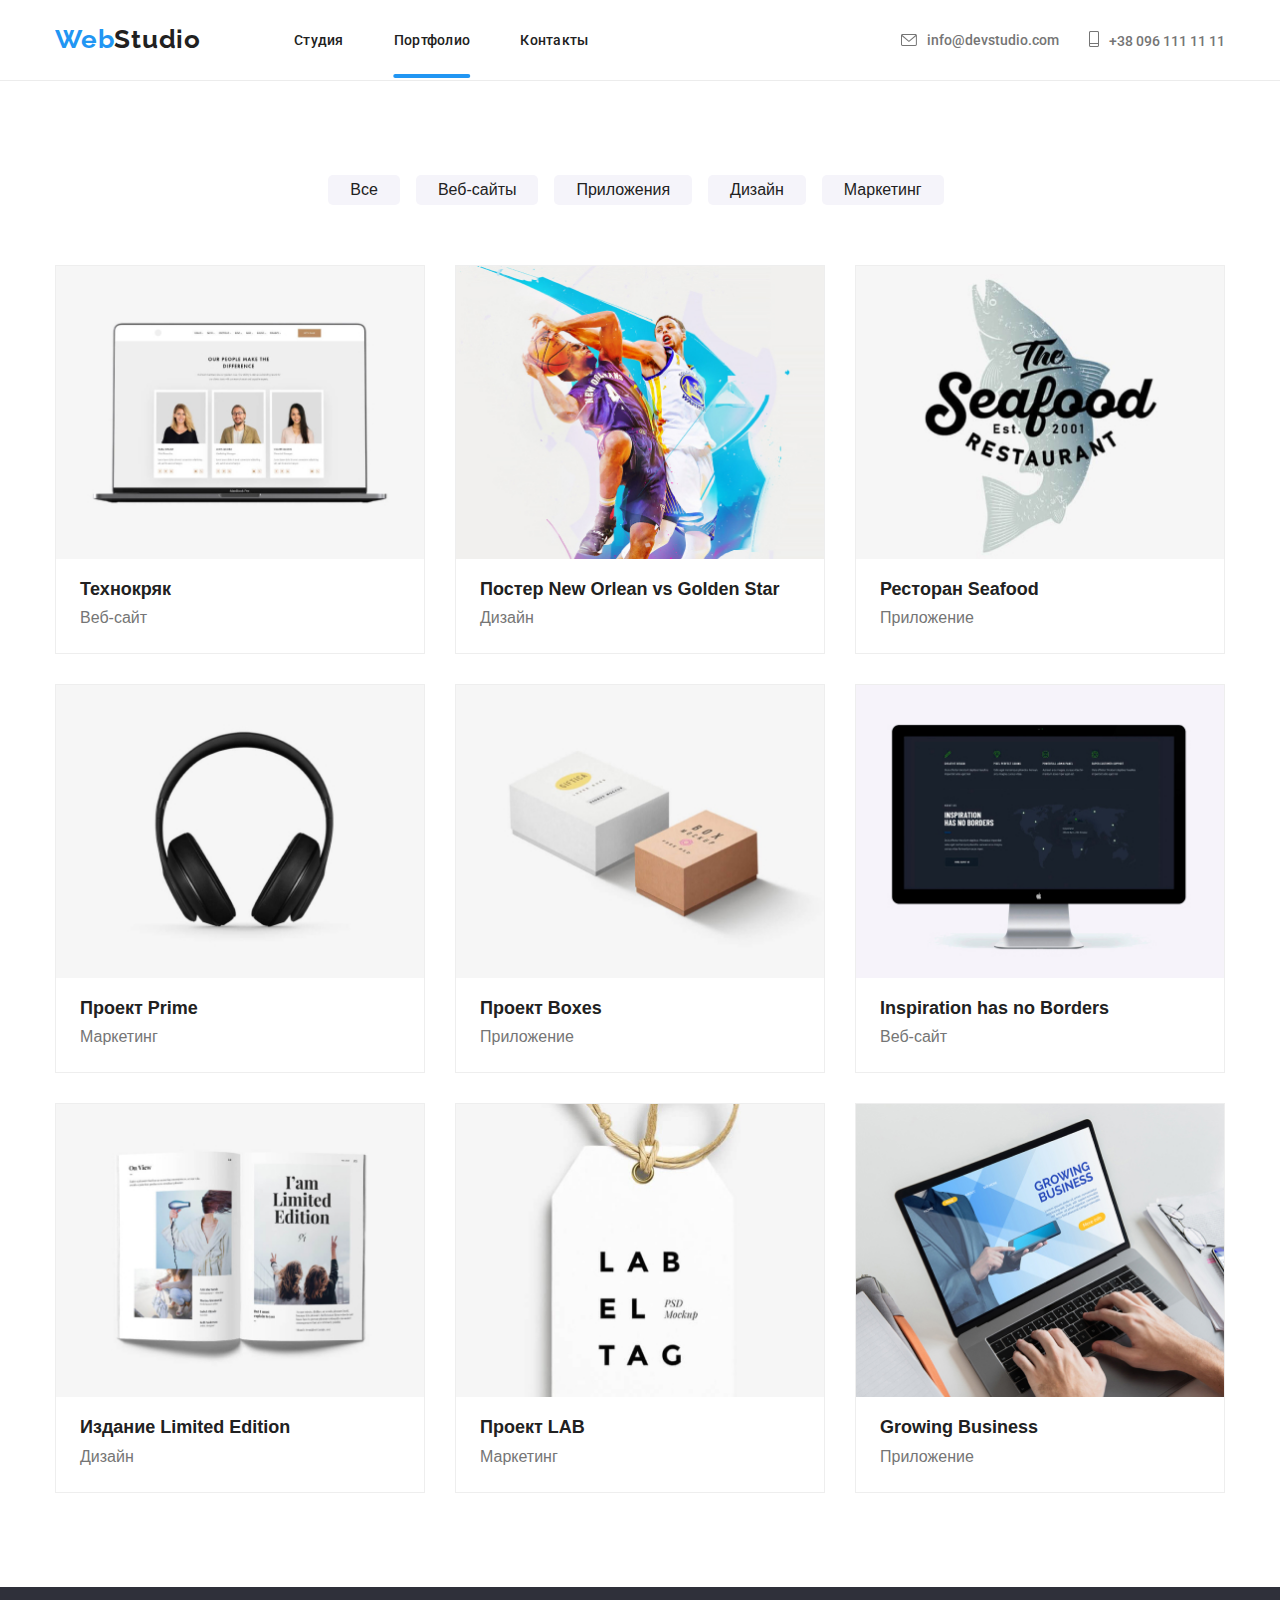
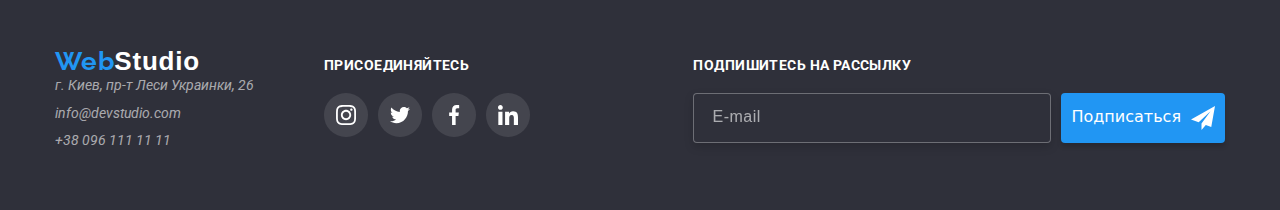
==== portfolio.html @ a1959f4b "new" ====
<!DOCTYPE html>
<html lang="en">
<head>
    <meta http-equiv="X-UA-Compatible" content="IE=edge">
    <meta name="viewport" content="width=device-width, initial-scale=1.0">
    <meta charset="UTF-8">

    <title>Portfolio</title>
    <link rel="stylesheet" href="css/main.min.css">

    <link rel="preconnect" href="https://fonts.googleapis.com">
    <link rel="preconnect" href="https://fonts.gstatic.com" crossorigin>
    <link href="https://fonts.googleapis.com/css2?family=Oleo+Script:wght@400;700&family=Raleway:wght@400;700&family=Roboto:wght@400;500;700&display=swap" rel="stylesheet">

    <link rel="stylesheet" href="https://cdnjs.cloudflare.com/ajax/libs/modern-normalize/1.1.0/modern-normalize.min.css">

</head>
<body>


<header>
    <div class="container">
        <div class="header_nav">
            <nav>
                <a class="header-logo" href=""><span class="web">Web</span><span class="studio">Studio</span></a>
                <ul class="header-list">
                    <li><a class="header-list__link" href="index.html">Студия</a></li>
                    <li><a class="header-list__link portfolio_link" href="portfolio.html">Портфолио</a></li>
                    <li><a class="header-list__link" href="#footer">Контакты</a></li>
                </ul>
            </nav>
            <ul class="header-contacts">
                <li class="header-contacts__item">
                    <a class="header-contacts__link" href="mailto:info@devstudio.com"><svg class="header-contacts__svg" width="16" height="12">
                        <use href="img/icons/symbol-defs.svg#icon-envelope-hover"></use>
                    </svg>info@devstudio.com</a>
                </li>
                <li class="header-contacts__item">
                    <a class="header-contacts__link"  href="tel:+380961111111"><svg class="header-contacts__svg" width="10" height="16">
                        <use href="img/icons/symbol-defs.svg#icon-Vector"></use>
                    </svg>+38 096 111 11 11</a>
                </li>
            </ul>
        </div>
    </div>
    </div>

</header>

<main class="portfolio-main">
    <section class="portfolio-section">
        <div class="container">
            <ul class="choice">
                <li><button class="choice__button" type="button">Все</button></li>
                <li><button class="choice__button" type="button">Веб-сайты</button></li>
                <li><button class="choice__button" type="button">Приложения</button></li>
                <li><button class="choice__button" type="button">Дизайн</button></li>
                <li><button class="choice__button" type="button">Маркетинг</button></li>
            </ul>

            <ul class="card">

                <li class="card__item">
                    <a class="card__link" href="">
                        <div class="box">
                            <img class="box__img" src="img/portfolio/techno.jpg" alt="techno" width="370">
                            <div class="overlay">
                                <p class="overlay__text">Технокряк это современная площадка распространения коронавируса. Компании используют эту платформу для цифрового шпионажа и атак на защищённые сервера конкурентов.</p>
                            </div>
                        </div>
                        <div class="card-box">
                            <h2 class="card-box__name">Технокряк</h2>
                            <p class="card-box__text">Веб-сайт</p>
                        </div>
                    </a>
                </li>

                <li class="card__item">
                    <a class="card__link" href="">
                        <div class="box">
                            <img class="box__img" src="img/portfolio/poster.jpg" alt="poster" width="370">
                            <div class="overlay">
                                <p class="overlay__text">Технокряк это современная площадка распространения коронавируса. Компании используют эту платформу для цифрового шпионажа и атак на защищённые сервера конкурентов.</p>
                            </div>
                        </div>

                        <div class="card-box">
                            <h2 class="card-box__name">Постер New Orlean vs Golden Star</h2>
                            <p class="card-box__text">Дизайн</p>
                        </div>
                    </a>
                </li>

                <li class="card__item">
                    <a class="card__link" href="">
                        <div class="box">
                            <img class="box__img" src="img/portfolio/seafood.jpg" alt="seafood" width="370">
                            <div class="overlay">
                                <p class="overlay__text">Технокряк это современная площадка распространения коронавируса. Компании используют эту платформу для цифрового шпионажа и атак на защищённые сервера конкурентов.</p>
                            </div>
                        </div>

                        <div class="card-box">
                            <h2 class="card-box__name">Ресторан Seafood</h2>
                            <p class="card-box__text">Приложение</p>
                        </div>
                    </a>
                </li>

                <li class="card__item">
                    <a class="card__link" href="">
                        <div class="box">
                            <img  class="box__img" src="img/portfolio/hand_free.jpg" alt="hands_free" width="370">
                            <div class="overlay">
                                <p class="overlay__text">Технокряк это современная площадка распространения коронавируса. Компании используют эту платформу для цифрового шпионажа и атак на защищённые сервера конкурентов.</p>
                            </div>
                        </div>

                        <div class="card-box">
                            <h2 class="card-box__name">Проект Prime</h2>
                            <p class="card-box__text">Маркетинг</p>
                        </div>
                    </a>
                </li>

                <li class="card__item">
                    <a class="card__link" href="">
                        <div class="box">
                            <img class="box__img" src="img/portfolio/box.jpg" alt="box" width="370">
                            <div class="overlay">
                                <p class="overlay__text">Технокряк это современная площадка распространения коронавируса. Компании используют эту платформу для цифрового шпионажа и атак на защищённые сервера конкурентов.</p>
                            </div>
                        </div>
                        <div class="card-box">
                            <h2 class="card-box__name">Проект Boxes</h2>
                            <p class="card-box__text">Приложение</p>
                        </div>

                    </a>
                </li>
                <li class="card__item">
                    <a class="card__link" href="">
                        <div class="box">
                            <img class="box__img" src="img/portfolio/desct.jpg" alt="desct" width="370">
                            <div class="overlay">
                                <p class="overlay__text">Технокряк это современная площадка распространения коронавируса. Компании используют эту платформу для цифрового шпионажа и атак на защищённые сервера конкурентов.</p>
                            </div>
                        </div>
                        <div class="card-box">
                            <h2 class="card-box__name">Inspiration has no Borders</h2>
                            <p class="card-box__text">Веб-сайт</p>
                        </div>

                    </a>
                </li>
                <li class="card__item">
                    <a class="card__link" href="">
                        <div class="box">
                            <img class="box__img" src="img/portfolio/book.jpg" alt="book">
                            <div class="overlay">
                                <p class="overlay__text">Технокряк это современная площадка распространения коронавируса. Компании используют эту платформу для цифрового шпионажа и атак на защищённые сервера конкурентов.</p>
                            </div>
                        </div>
                        <div class="card-box">
                            <h2 class="card-box__name">Издание Limited Edition</h2>
                            <p class="card-box__text">Дизайн</p>
                        </div>

                    </a>
                </li>
                <li class="card__item">
                    <a class="card__link" href="">
                        <div class="box">
                            <img class="box__img" src="img/portfolio/ticket.jpg" alt="ticket">
                            <div class="overlay">
                                <p class="overlay__text">Технокряк это современная площадка распространения коронавируса. Компании используют эту платформу для цифрового шпионажа и атак на защищённые сервера конкурентов.</p>
                            </div>
                        </div>
                        <div class="card-box">
                            <h2 class="card-box__name">Проект LAB</h2>
                            <p class="card-box__text">Маркетинг</p>
                        </div>

                    </a>
                </li>
                <li class="card__item">
                    <a class="card__link" href="">
                        <div class="box">
                            <img class="box__img" src="img/portfolio/notebook.jpg" alt="notebook">
                            <div class="overlay">
                                <p class="overlay__text">Технокряк это современная площадка распространения коронавируса. Компании используют эту платформу для цифрового шпионажа и атак на защищённые сервера конкурентов.</p>
                            </div>
                        </div>
                        <div class="card-box">
                            <h2 class="card-box__name">Growing Business</h2>
                            <p class="card-box__text">Приложение</p>
                        </div>
                    </a>
                </li>
            </ul>
        </div>
    </section>
</main>

<footer id="footer">
    <div class="container">
        <div class="footer__menu">

            <div class="first__menu">
                <a class="footer_logo" href=""><span class="web">Web</span><span class="footer_studio">Studio</span></a>
                <address class="address">
                    <ul class="address__list">
                        <li class="address__item"><a target="_blank" class="footer_contact" href="https://www.google.com/maps/place/%D0%B1%D1%83%D0%BB.+%D0%9B%D0%B5%D1%81%D0%B8+%D0%A3%D0%BA%D1%80%D0%B0%D0%B8%D0%BD%D0%BA%D0%B8,+26,+%D0%9A%D0%B8%D0%B5%D0%B2,+%D0%A3%D0%BA%D1%80%D0%B0%D0%B8%D0%BD%D0%B0,+02000/data=!4m2!3m1!1s0x40d4cf0e033ecbe9:0x57a4dffefec77da0?sa=X&ved=2ahUKEwiNj4Tklcv0AhXDs4sKHXNqDuIQ8gF6BAgIEAE" >г. Киев, пр-т Леси Украинки, 26</a></li>
                        <li class="address__item"><a class="footer_contact" href="mailto:info@devstudio.com" >info@devstudio.com</a></li>
                        <li class="address__item"><a class="footer_contact" href="tel:+380961111111" >+38 096 111 11 11</a></li>
                    </ul>
                </address>
            </div>

            <div class="second__menu">
                <p class="footer-name">Присоединяйтесь</p>

                <ul class="footer-networks">
                    <li class="footer-networks__item">
                        <a class="footer-networks__link" href="">
                            <svg class="footer-networks__svg" width="20" height="20">
                                <use  href="img/icons/symbol-defs.svg#icon-instagram-2"></use>
                            </svg>
                        </a>
                    </li>
                    <li class="footer-networks__item">
                        <a class="footer-networks__link" href="">
                            <svg class="footer-networks__svg" width="20" height="20">
                                <use  href="img/icons/symbol-defs.svg#icon-twitter-1"></use>
                            </svg>
                        </a>
                    </li>
                    <li class="footer-networks__item">
                        <a class="footer-networks__link" href="">
                            <svg class="footer-networks__svg" width="20" height="20">
                                <use  href="img/icons/symbol-defs.svg#icon-facebook-1"></use>
                            </svg>
                        </a>
                    </li>
                    <li class="footer-networks__item">
                        <a class="footer-networks__link" href="">
                            <svg class="footer-networks__svg" width="20" height="20">
                                <use  href="img/icons/symbol-defs.svg#icon-linkedin-1"></use>
                            </svg>
                        </a>
                    </li>
                </ul>

            </div>

            <div class="third__menu">
                <p class="footer-name">Подпишитесь на рассылку</p>

                <form class="footer-form" action="">
                    <label for="footer-form__email">
                        <input id="footer-form__email" type="email" placeholder="E-mail">
                    </label>
                    <button class="footer-button" type="submit">Подписаться
                        <svg class="footer-button__svg" width="24" height="24">
                            <use href="img/icons/symbol-defs.svg#icon-icon-send-1"></use>
                        </svg>
                    </button>

                </form>
            </div>
        </div>
    </div>
</footer>

</body>
</html>
---- css/main.min.css ----
body,p,ul,h1,h2,h3,h4,h5,h6,button{margin:0 auto;padding:0}a{text-decoration:none}*,*::before,*::after{box-sizing:inherit}img{display:block;max-width:100%;height:auto}li{list-style:none}::-webkit-input-placeholder{color:#c0392b;margin-left:10px}::-moz-placeholder{color:#c0392b}:-moz-placeholder{color:#c0392b}:-ms-input-placeholder{color:#c0392b}.container{width:1200px;margin:0 auto;padding:0 15px}p{color:#757575}@font-face{src:url("https://fonts.googleapis.com/css2?family=Oleo+Script:wght@400;700&family=Raleway:wght@400;700&family=Roboto:wght@400;500;700&display=swap");font-family:'Roboto'}@font-face{src:url("https://fonts.googleapis.com/css2?family=Oleo+Script:wght@400;700&family=Raleway:wght@400;700&family=Roboto:wght@400;500;700&display=swap");font-family:'Raleway'}@font-face{src:url("https://fonts.googleapis.com/css2?family=Oleo+Script:wght@400;700&family=Raleway:wght@400;700&family=Roboto:wght@400;500;700&display=swap");font-family:'Oleo Script'}section{padding:94px 0 94px}.choice{display:flex;justify-content:center;gap:8px;margin-bottom:60px}.choice__button{border:none;margin-right:8px;padding:6px 22px;color:#212121;font-size:16px;background:#F5F4FA;border-radius:5px;font-family:'Roboto-Regular',Arial,sans-serif;cursor:pointer;transition:250ms cubic-bezier(0.4, 0, 0.2, 1)}.choice__button:focus,.choice__button:hover,.choice__button:active{color:white;background:#2196F3;box-shadow:0 0 4px lightgrey;outline:none}.card{display:grid;grid-template-columns:repeat(3, 1fr);grid-template-rows:repeat(3, 1fr);grid-gap:30px}.card__item{border:1px solid #EEEEEE}.card__link{display:block;overflow:hidden;transition:250ms cubic-bezier(0.4, 0, 0.2, 1)}.card__link:hover,.card__link:active,.card__link:focus{box-shadow:0 1px 1px rgba(0,0,0,0.12),0 4px 4px rgba(0,0,0,0.06),1px 4px 6px rgba(0,0,0,0.16);outline:none}.box__img{width:100%}.card-box{padding:20px 24px}.box{position:relative;overflow:hidden}.card__link:hover .overlay{transform:translateY(0)}.card__link:focus .overlay{transform:translateY(0)}.overlay{position:absolute;bottom:0;right:0;width:100%;height:100%;background:rgba(33,150,243,0.9);transition:250ms cubic-bezier(0.4, 0, 0.2, 1);transform:translateY(101%)}.overlay__text{padding:63px 24px;font-family:Roboto-Regular, Arial, sans-serif;font-weight:400;font-size:18px;line-height:28px;letter-spacing:0.03em;color:white}.card-box__name{padding-bottom:4px;font-family:'Roboto-Regular',Arial,sans-serif;font-size:18px;font-weight:700;color:#212121}.card-box__text{font-family:'Roboto-Regular',Arial,sans-serif;font-size:16px;color:#757575;line-height:30px}.web{font-family:'Raleway',Arial,sans-serif;font-size:26px;font-weight:700;color:#2196f3;letter-spacing:0.03em}.studio{font-family:'Raleway',Arial,sans-serif;font-size:26px;font-weight:bold;letter-spacing:0.03em;color:#212121}header{height:max-content;width:100%;background:#fff;border-bottom:1px solid #ECECEC}nav{display:flex}.header_nav{display:flex;overflow:hidden;padding:25px 0 25px}.header-list{display:flex;justify-content:space-between;align-items:center;gap:50px;margin-left:93px}.studio_link:visited{color:#2196f3}.studio_link:after{position:absolute;top:250%;right:50%;transform:translate(50%, 50%);width:100%;height:4px;content:'';border-radius:2px;background-color:#2196f3;transition:width 0.3s ease-out}.portfolio_link:visited{color:#2196F3}.portfolio_link:after{position:absolute;top:250%;right:50%;transform:translate(50%, 50%);width:100%;height:4px;content:'';border-radius:2px;background-color:#2196F3;transition:width 0.3s ease-out}.header-list__link{position:relative;text-decoration:none;font-family:'Roboto',Arial,sans-serif;font-weight:500;font-size:14px;color:#212121;letter-spacing:0.02em;transition:250ms cubic-bezier(0.4, 0, 0.2, 1)}.header-list__link:hover{color:#2196f3;width:100%}.header-list__link:focus{color:#2196f3;width:100%}.header-contacts{display:flex;margin-left:auto;justify-content:end;align-items:center;margin-right:0;gap:30px}.header-contacts__link{text-decoration:none;color:#757575;font-size:14px;font-family:'Roboto',Arial,sans-serif;font-weight:500;transition:250ms cubic-bezier(0.4, 0, 0.2, 1)}.header-contacts__svg{margin-right:10px;fill:#757575;transition:250ms cubic-bezier(0.4, 0, 0.2, 1)}.header-contacts__link:focus{color:#2196F3}.header-contacts__link:hover{color:#2196F3}.header-contacts__svg:focus .header-contacts__link{fill:#2196F3}.header-contacts__svg:focus .header-contacts__link{fill:#2196F3}.header-contacts__link:hover .header-contacts__svg{fill:#2196F3}.header-contacts__link:focus .header-contacts__svg{fill:#2196F3}.header-contacts__svg{position:relative;top:1px}.section-header{padding:200px 0 200px;background-image:linear-gradient(to right, rgba(47,48,58,0.4), rgba(47,48,58,0.4)),url("../../img/img (5).jpg");width:100%;background-position:center;background-size:cover}.header{display:inline-block;height:100vh;width:100%;background:#2F303A}.section-header__title{margin-bottom:30px;text-align:center;color:white;font-family:'Roboto', Arial, sans-serif;font-style:normal;font-weight:900;font-size:44px;line-height:60px;letter-spacing:0.06em;text-transform:uppercase}.section-header__button{display:flex;justify-content:center;justify-items:center;margin:auto;text-align:center;padding:10px 32px;background:#2196f3;color:white;border-radius:3px;border:none;font-family:Roboto, Arial, sans-serif;font-size:16px;line-height:30px;font-weight:700;cursor:pointer;transition:250ms cubic-bezier(0.4, 0, 0.2, 1)}.section-header__button:hover{background:#054C81FF}.section-header__button:focus{background:#054C81FF}.section-header__button:active{background:#054C81FF}.section{padding:94px 0 94px}.team{background:#F5F4FA}.wrapper{display:flex;justify-content:space-between}.section_icon{display:flex;justify-content:center;align-items:center}.wrapper__item{display:block;width:270px;height:120px;background-color:#F5F4FA;content:"";margin-bottom:30px;background-repeat:no-repeat;background-position:center}.wrapper__name{margin-top:10px;margin-bottom:10px;font-style:normal;font-size:14px;line-height:16px;letter-spacing:0.03em;text-transform:uppercase;color:#212121;font-family:Roboto, Arial, sans-serif;font-weight:700}.wrapper__text{font-family:Roboto, Arial, sans-serif;font-style:normal;font-weight:normal;font-size:14px;line-height:24px;letter-spacing:0.03em;color:#757575}.wrapper__box{display:flex;justify-content:center;padding:25px 0 33px;width:270px;height:128px}.section-name{font-family:Roboto, Arial, sans-serif;font-style:normal;font-weight:700;font-size:36px;line-height:42px;text-align:center;letter-spacing:0.03em;color:#212121;margin-bottom:50px}.activity{display:flex;justify-content:space-between;gap:30px}.activity__box{position:relative}.activity__inner{position:absolute;bottom:0;left:0;right:0;background:rgba(47,48,58,0.8)}.activity__text{display:flex;justify-content:center;padding:27px 0;font-family:Roboto-Regular, Arial, sans-serif;font-weight:700;font-size:14px;line-height:16px;letter-spacing:0.03em;text-transform:uppercase;color:#FFFFFF}.team{background:#F5F4FA}.team__list{display:flex;justify-content:space-between;gap:30px}.team__list__item{overflow:hidden;border:1px solid rgba(0,0,0,0.14);border-radius:4px;box-shadow:0 1px 3px rgba(0,0,0,0.12),0 1px 1px rgba(0,0,0,0.14),0 2px 1px rgba(0,0,0,0.2);background:white}.team__img{width:100%}.team__name{font-family:Roboto, Arial, sans-serif;font-weight:500;font-size:16px;line-height:19px;text-align:center;letter-spacing:0.03em;color:#212121;margin-top:30px}.team__text{font-family:Roboto, Arial, sans-serif;font-style:normal;font-weight:normal;font-size:16px;line-height:19px;text-align:center;letter-spacing:0.03em;color:#757575;margin:10px 0 30px}.team-networks{display:flex;justify-content:center;padding-bottom:30px}.team-networks__item:not(:last-child){margin-right:10px}.team-networks__item{display:flex;background:none;background:#ffffff;position:relative}.team-networks__link{display:block;width:44px;height:44px;background:#ffffff;border-radius:50%;transition:250ms cubic-bezier(0.4, 0, 0.2, 1)}.team-networks__link:hover{background:#2196f3}.team-networks__link:focus{background:#2196f3;outline:none}.team-networks__svg{position:absolute;top:50%;left:50%;fill:#AFB1B8;transform:translate(-50%, -50%)}.team-networks__link:hover .team-networks__svg{fill:white}.team-networks__link:focus .team-networks__svg{fill:white}.clients__list{display:flex;justify-content:space-between;gap:30px}.clients__link{display:flex;width:170px;height:92px;border:1px solid #AFB1B8;border-radius:4px;cursor:pointer;position:relative;transition:250ms cubic-bezier(0.4, 0, 0.2, 1)}.clients__link:hover{border-color:#2196f3}.clients__link:focus{border-color:#2196f3;outline:none}.clients__svg{position:absolute;fill:#AFB1B8;bottom:50%;right:50%;transform:translate(50%, 50%);transition:250ms cubic-bezier(0.4, 0, 0.2, 1)}.clients__link:hover .clients__svg{fill:#2196f3}.clients__link:focus .clients__svg{fill:#2196f3}footer{background:#2F303A;padding:60px 0 60px}.footer__menu{display:flex;align-items:baseline}.footer_studio{color:white;font-family:'Raleway-Regular',Arial,sans-serif;font-size:26px;font-weight:bold;letter-spacing:0.03em}.footer_logo{text-decoration:none;margin-bottom:20px}.address__list{display:flex;flex-direction:column;gap:9px}.footer_contact{font-family:'Roboto',Arial,sans-serif;font-weight:400;font-size:14px;color:rgba(255,255,255,0.6);transition:250ms cubic-bezier(0.4, 0, 0.2, 1)}.footer_contact:hover{color:#2196f3;outline:none}.footer_contact:focus{color:#2196f3;outline:none}.second__menu{margin-left:70px}.footer-name{margin-bottom:20px;font-family:'Roboto',Arial,sans-serif;font-weight:bold;font-size:14px;line-height:16px;letter-spacing:0.03em;text-transform:uppercase;color:#FFFFFF}.footer-networks{display:flex;position:absolute;justify-content:space-between;gap:10px}.footer-networks__link{display:block;width:44px;height:44px;border-radius:50%;background:linear-gradient(to right, rgba(255,255,255,0.1), rgba(255,255,255,0.1));transition:250ms cubic-bezier(0.4, 0, 0.2, 1);position:relative}.footer-networks__link:focus{background:#2196F3}.footer-networks__link:hover{background:#2196F3}.footer-networks__svg{fill:#FFFFFF;position:relative;top:50%;left:50%;transform:translate(-50%, -50%)}.third__menu{display:block;margin-left:auto}.footer-form{display:flex;align-content:flex-start;align-items:flex-start}#footer-form__email{width:358px;height:50px;background:#2F303A;border:1px solid rgba(255,255,255,0.3);box-sizing:border-box;filter:drop-shadow(0px 4px 4px rgba(0,0,0,0.15));border-radius:4px;margin-right:10px;color:rgba(255,255,255,0.6);font-family:Roboto,Arial,sans-serif}#footer-form__email::placeholder{padding-left:16px;font-family:Roboto,Arial,sans-serif;font-weight:400;font-size:16px;line-height:20px;display:flex;align-items:center;letter-spacing:0.03em;color:rgba(255,255,255,0.6)}#footer-form__email:focus:hover:active{border-color:white;outline:none}.footer-button{display:flex;align-items:center;padding:10px 10px;height:50px;gap:10px;color:#ffffff;background:#2196F3;box-shadow:0 4px 4px rgba(0,0,0,0.15);border-radius:4px;border:none;cursor:pointer}.footer-button:hover,.footer-button :focus,.footer-button :active{background:#1d70af}.backdrop{position:fixed;left:0;top:0;width:100%;height:100%;background:rgba(0,0,0,0.2);opacity:1;transition:opacity 250ms cubic-bezier(0.4, 0, 0.2, 1)}.backdrop.is-hidden{opacity:0;pointer-events:none}.backdrop.is-hidden .modal{transform:translate(-50%, -50%) scale(1.2)}.modal{padding:40px;position:absolute;top:50%;left:50%;transform:translate(-50%, -50%);height:max-content;width:max-content;background-color:white;transition:transform 250ms cubic-bezier(0.4, 0, 0.2, 1)}.close-btn{position:relative;margin:8px 8px;float:right;top:-43px;left:40px;border:1px solid rgba(0,0,0,0.1);background:#FFFFFF;box-sizing:border-box;border-radius:50%;width:30px;height:30px;transition:250ms cubic-bezier(0.4, 0, 0.2, 1);cursor:pointer}.close-btn:hover,.close-btn:focus,.close-btn:active{border-color:#2196f3;outline:none}.close-btn__svg{position:absolute;top:50%;left:50%;transform:translate(-50%, -50%);transition:250ms cubic-bezier(0.4, 0, 0.2, 1)}.close-btn:hover .close-btn__svg{fill:#2196f3}.close-btn:active .close-btn__svg{fill:#2196f3}.close-btn:focus .close-btn__svg{border-color:#2196f3;outline:none;fill:#2196f3}.modal-form{display:flex;flex-direction:column;width:100%}.form{display:flex;flex-direction:column;margin-bottom:10px;position:relative}.modal-form__main{display:block;margin-bottom:12px;font-family:Roboto,Arial,sans-serif;font-weight:700;font-size:20px;line-height:23px;letter-spacing:0.03em;color:#212121;white-space:nowrap}.form__name,.form__tel,.form__email{padding:8px 0 8px 32px;position:relative;width:100%;border:1px solid rgba(33,33,33,0.2);border-radius:4px;cursor:pointer;transition:250ms cubic-bezier(0.4, 0, 0.2, 1)}.form__name:hover,.form__name:focus,.form__name:active,.form__tel:hover,.form__tel:focus,.form__tel:active,.form__email:hover,.form__email:focus,.form__email:active{border-color:#2196f3;outline:none}.form__name:focus+.form__svg,.form__tel:focus+.form__svg,.form__email:focus+.form__svg{fill:#2196f3}.form__name:hover+.form__svg,.form__tel:hover+.form__svg,.form__email:hover+.form__svg{fill:#2196f3}.form__name:active+.form__svg,.form__tel:active+.form__svg,.form__email:active+.form__svg{fill:#2196f3}.form__svg{position:absolute;bottom:9px;left:10px;fill:#212121;display:inline-block;transition:250ms cubic-bezier(0.4, 0, 0.2, 1)}#comment{padding:10px;min-width:100%;min-height:120px;max-width:100%;max-height:120px;border:1px solid rgba(33,33,33,0.2);box-sizing:border-box;border-radius:4px;margin:4px 0 0;resize:none}#comment:active{border-color:#2196f3;outline:none}#comment:focus{border-color:#2196f3;outline:none}#comment::placeholder{font-family:Roboto,Arial,sans-serif;font-weight:400;font-size:12px;line-height:14px;letter-spacing:0.01em;padding:6px;color:rgba(117,117,117,0.5);margin-bottom:20px}.form label{margin-bottom:4px}label{font-family:Roboto,Arial,sans-serif;font-weight:400;font-size:12px;line-height:14px;letter-spacing:0.01em;color:#757575}#modal__mail,#modal__tel,#modal__name{display:block;padding-left:30px;width:448px;height:40px}.box{display:flex;align-items:center;justify-content:center}.label{display:inline;cursor:pointer;font-family:Roboto,Arial,sans-serif;font-style:normal;font-weight:normal;font-size:14px;line-height:24px;letter-spacing:0.03em;color:#757575}.checkbox{display:flex;width:16px;height:15px;-webkit-appearance:none;-moz-appearance:none;appearance:none;outline:none}.checkbox__info::before{content:'';width:16px;height:16px;display:inline-block;top:4px;left:-5px;position:relative}.checkbox__info{margin-right:8px;border:1px solid black;border-radius:2px;transition:250ms cubic-bezier(0.4, 0, 0.2, 1)}.checkbox:checked+.checkbox__info{background-image:url("../../../../img/icons/icon_check.svg");background-color:#2196f3;background-repeat:no-repeat;background-position:center;border-color:#2196f3;background-origin:border-box}.checkbox_link{border-bottom:1px solid #188CE8;font-family:Roboto,Arial,sans-serif;font-style:normal;font-weight:normal;font-size:14px;line-height:10px;letter-spacing:0.03em;color:#188CE8}.form-button{position:relative;left:50%;transform:translate(-50%, 0);margin-top:30px;padding:10px 55px;color:white;font-family:Roboto,Arial,sans-serif;font-style:normal;font-weight:bold;font-size:16px;line-height:30px;text-align:center;letter-spacing:0.06em;width:200px;height:50px;border:none;background:#2196f3;border-radius:4px;cursor:pointer;transition:250ms cubic-bezier(0.4, 0, 0.2, 1)}.form-button:hover{box-shadow:0 4px 4px rgba(0,0,0,0.15)}
/*# sourceMappingURL=main.min.css.map */
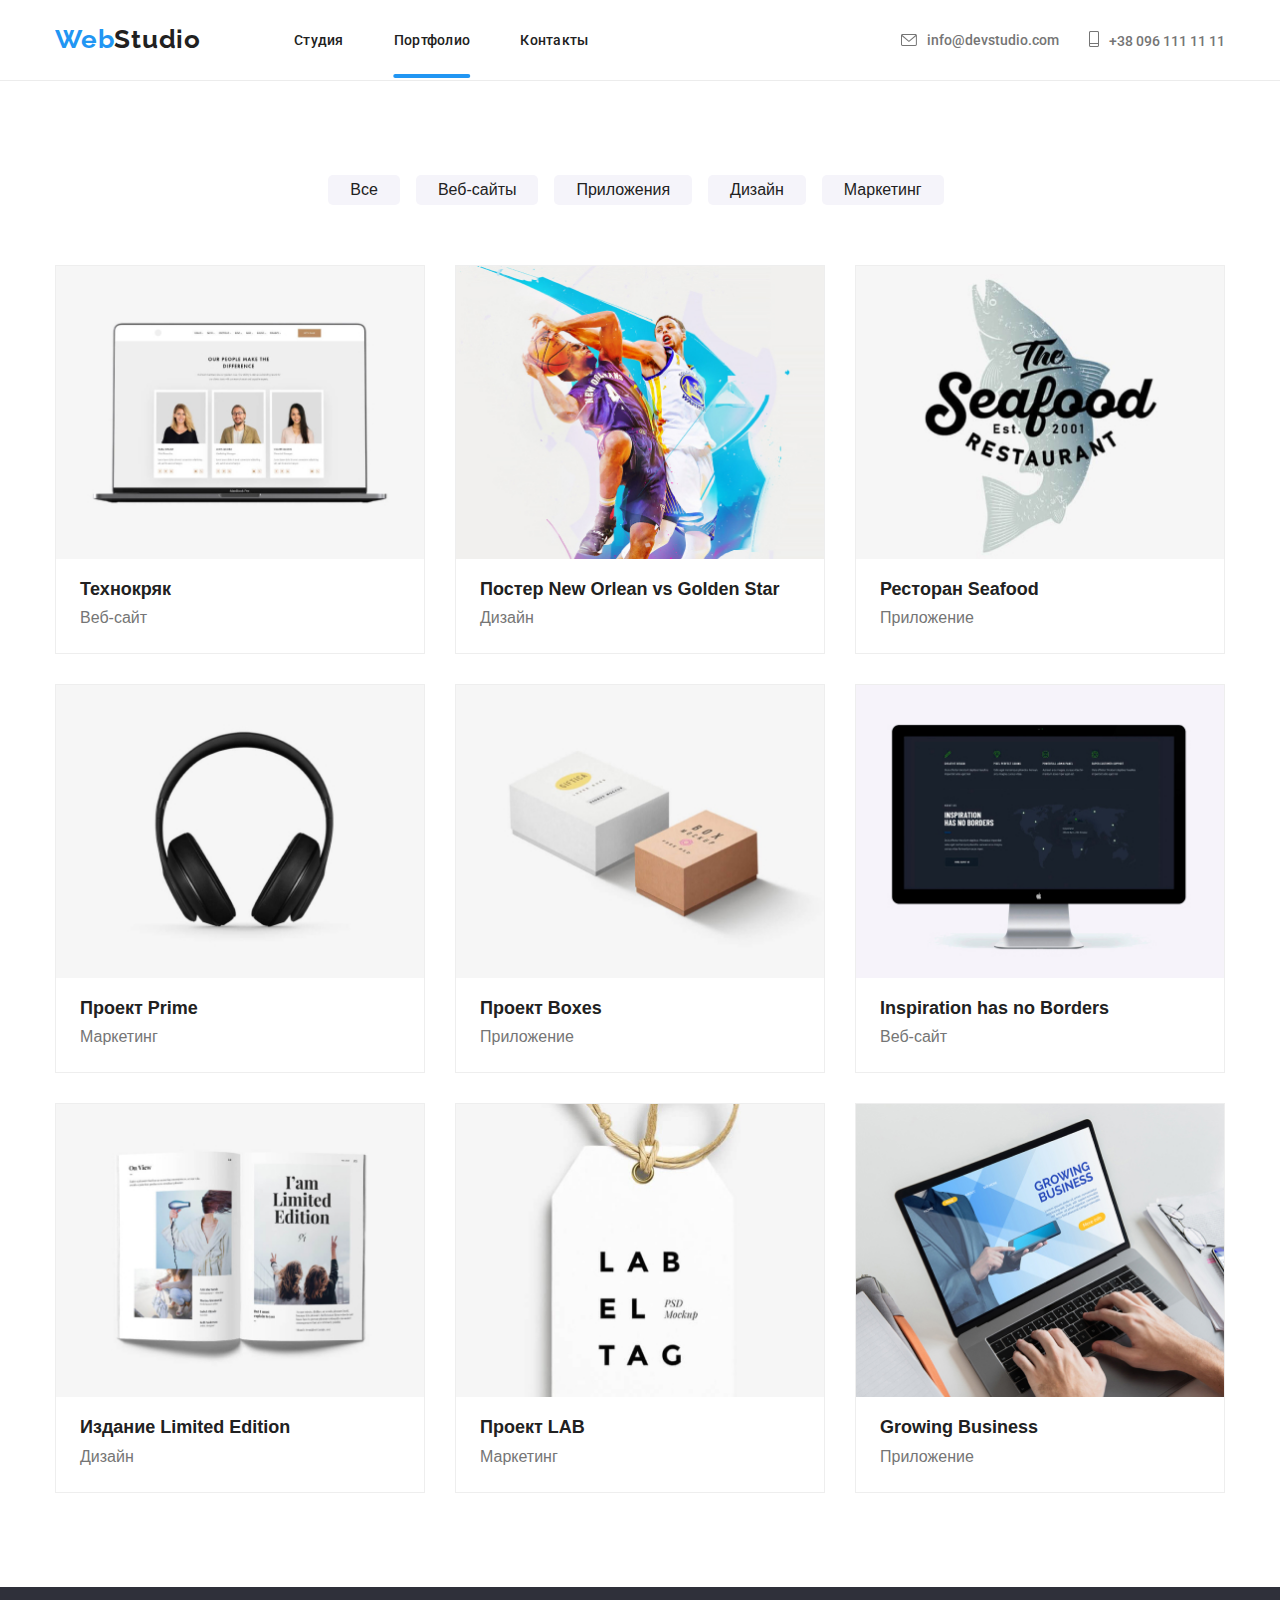
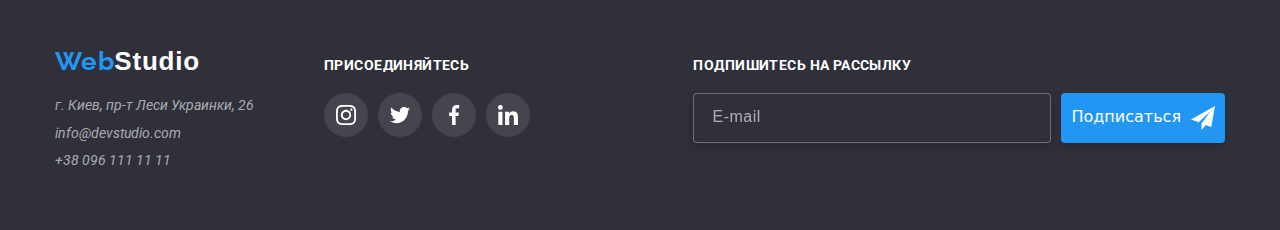
==== commit 49fa628d: "new" ====
--- a/portfolio.html
+++ b/portfolio.html
@@ -20,7 +20,7 @@
 
 <header>
     <div class="container">
-        <div class="header_nav">
+        <div class="header_box">
             <nav>
                 <a class="header-logo" href=""><span class="web">Web</span><span class="studio">Studio</span></a>
                 <ul class="header-list">
--- a/css/main.min.css
+++ b/css/main.min.css
@@ -1,2 +1,2 @@
-body,p,ul,h1,h2,h3,h4,h5,h6,button{margin:0 auto;padding:0}a{text-decoration:none}*,*::before,*::after{box-sizing:inherit}img{display:block;max-width:100%;height:auto}li{list-style:none}::-webkit-input-placeholder{color:#c0392b;margin-left:10px}::-moz-placeholder{color:#c0392b}:-moz-placeholder{color:#c0392b}:-ms-input-placeholder{color:#c0392b}.container{width:1200px;margin:0 auto;padding:0 15px}p{color:#757575}@font-face{src:url("https://fonts.googleapis.com/css2?family=Oleo+Script:wght@400;700&family=Raleway:wght@400;700&family=Roboto:wght@400;500;700&display=swap");font-family:'Roboto'}@font-face{src:url("https://fonts.googleapis.com/css2?family=Oleo+Script:wght@400;700&family=Raleway:wght@400;700&family=Roboto:wght@400;500;700&display=swap");font-family:'Raleway'}@font-face{src:url("https://fonts.googleapis.com/css2?family=Oleo+Script:wght@400;700&family=Raleway:wght@400;700&family=Roboto:wght@400;500;700&display=swap");font-family:'Oleo Script'}section{padding:94px 0 94px}.choice{display:flex;justify-content:center;gap:8px;margin-bottom:60px}.choice__button{border:none;margin-right:8px;padding:6px 22px;color:#212121;font-size:16px;background:#F5F4FA;border-radius:5px;font-family:'Roboto-Regular',Arial,sans-serif;cursor:pointer;transition:250ms cubic-bezier(0.4, 0, 0.2, 1)}.choice__button:focus,.choice__button:hover,.choice__button:active{color:white;background:#2196F3;box-shadow:0 0 4px lightgrey;outline:none}.card{display:grid;grid-template-columns:repeat(3, 1fr);grid-template-rows:repeat(3, 1fr);grid-gap:30px}.card__item{border:1px solid #EEEEEE}.card__link{display:block;overflow:hidden;transition:250ms cubic-bezier(0.4, 0, 0.2, 1)}.card__link:hover,.card__link:active,.card__link:focus{box-shadow:0 1px 1px rgba(0,0,0,0.12),0 4px 4px rgba(0,0,0,0.06),1px 4px 6px rgba(0,0,0,0.16);outline:none}.box__img{width:100%}.card-box{padding:20px 24px}.box{position:relative;overflow:hidden}.card__link:hover .overlay{transform:translateY(0)}.card__link:focus .overlay{transform:translateY(0)}.overlay{position:absolute;bottom:0;right:0;width:100%;height:100%;background:rgba(33,150,243,0.9);transition:250ms cubic-bezier(0.4, 0, 0.2, 1);transform:translateY(101%)}.overlay__text{padding:63px 24px;font-family:Roboto-Regular, Arial, sans-serif;font-weight:400;font-size:18px;line-height:28px;letter-spacing:0.03em;color:white}.card-box__name{padding-bottom:4px;font-family:'Roboto-Regular',Arial,sans-serif;font-size:18px;font-weight:700;color:#212121}.card-box__text{font-family:'Roboto-Regular',Arial,sans-serif;font-size:16px;color:#757575;line-height:30px}.web{font-family:'Raleway',Arial,sans-serif;font-size:26px;font-weight:700;color:#2196f3;letter-spacing:0.03em}.studio{font-family:'Raleway',Arial,sans-serif;font-size:26px;font-weight:bold;letter-spacing:0.03em;color:#212121}header{height:max-content;width:100%;background:#fff;border-bottom:1px solid #ECECEC}nav{display:flex}.header_nav{display:flex;overflow:hidden;padding:25px 0 25px}.header-list{display:flex;justify-content:space-between;align-items:center;gap:50px;margin-left:93px}.studio_link:visited{color:#2196f3}.studio_link:after{position:absolute;top:250%;right:50%;transform:translate(50%, 50%);width:100%;height:4px;content:'';border-radius:2px;background-color:#2196f3;transition:width 0.3s ease-out}.portfolio_link:visited{color:#2196F3}.portfolio_link:after{position:absolute;top:250%;right:50%;transform:translate(50%, 50%);width:100%;height:4px;content:'';border-radius:2px;background-color:#2196F3;transition:width 0.3s ease-out}.header-list__link{position:relative;text-decoration:none;font-family:'Roboto',Arial,sans-serif;font-weight:500;font-size:14px;color:#212121;letter-spacing:0.02em;transition:250ms cubic-bezier(0.4, 0, 0.2, 1)}.header-list__link:hover{color:#2196f3;width:100%}.header-list__link:focus{color:#2196f3;width:100%}.header-contacts{display:flex;margin-left:auto;justify-content:end;align-items:center;margin-right:0;gap:30px}.header-contacts__link{text-decoration:none;color:#757575;font-size:14px;font-family:'Roboto',Arial,sans-serif;font-weight:500;transition:250ms cubic-bezier(0.4, 0, 0.2, 1)}.header-contacts__svg{margin-right:10px;fill:#757575;transition:250ms cubic-bezier(0.4, 0, 0.2, 1)}.header-contacts__link:focus{color:#2196F3}.header-contacts__link:hover{color:#2196F3}.header-contacts__svg:focus .header-contacts__link{fill:#2196F3}.header-contacts__svg:focus .header-contacts__link{fill:#2196F3}.header-contacts__link:hover .header-contacts__svg{fill:#2196F3}.header-contacts__link:focus .header-contacts__svg{fill:#2196F3}.header-contacts__svg{position:relative;top:1px}.section-header{padding:200px 0 200px;background-image:linear-gradient(to right, rgba(47,48,58,0.4), rgba(47,48,58,0.4)),url("../../img/img (5).jpg");width:100%;background-position:center;background-size:cover}.header{display:inline-block;height:100vh;width:100%;background:#2F303A}.section-header__title{margin-bottom:30px;text-align:center;color:white;font-family:'Roboto', Arial, sans-serif;font-style:normal;font-weight:900;font-size:44px;line-height:60px;letter-spacing:0.06em;text-transform:uppercase}.section-header__button{display:flex;justify-content:center;justify-items:center;margin:auto;text-align:center;padding:10px 32px;background:#2196f3;color:white;border-radius:3px;border:none;font-family:Roboto, Arial, sans-serif;font-size:16px;line-height:30px;font-weight:700;cursor:pointer;transition:250ms cubic-bezier(0.4, 0, 0.2, 1)}.section-header__button:hover{background:#054C81FF}.section-header__button:focus{background:#054C81FF}.section-header__button:active{background:#054C81FF}.section{padding:94px 0 94px}.team{background:#F5F4FA}.wrapper{display:flex;justify-content:space-between}.section_icon{display:flex;justify-content:center;align-items:center}.wrapper__item{display:block;width:270px;height:120px;background-color:#F5F4FA;content:"";margin-bottom:30px;background-repeat:no-repeat;background-position:center}.wrapper__name{margin-top:10px;margin-bottom:10px;font-style:normal;font-size:14px;line-height:16px;letter-spacing:0.03em;text-transform:uppercase;color:#212121;font-family:Roboto, Arial, sans-serif;font-weight:700}.wrapper__text{font-family:Roboto, Arial, sans-serif;font-style:normal;font-weight:normal;font-size:14px;line-height:24px;letter-spacing:0.03em;color:#757575}.wrapper__box{display:flex;justify-content:center;padding:25px 0 33px;width:270px;height:128px}.section-name{font-family:Roboto, Arial, sans-serif;font-style:normal;font-weight:700;font-size:36px;line-height:42px;text-align:center;letter-spacing:0.03em;color:#212121;margin-bottom:50px}.activity{display:flex;justify-content:space-between;gap:30px}.activity__box{position:relative}.activity__inner{position:absolute;bottom:0;left:0;right:0;background:rgba(47,48,58,0.8)}.activity__text{display:flex;justify-content:center;padding:27px 0;font-family:Roboto-Regular, Arial, sans-serif;font-weight:700;font-size:14px;line-height:16px;letter-spacing:0.03em;text-transform:uppercase;color:#FFFFFF}.team{background:#F5F4FA}.team__list{display:flex;justify-content:space-between;gap:30px}.team__list__item{overflow:hidden;border:1px solid rgba(0,0,0,0.14);border-radius:4px;box-shadow:0 1px 3px rgba(0,0,0,0.12),0 1px 1px rgba(0,0,0,0.14),0 2px 1px rgba(0,0,0,0.2);background:white}.team__img{width:100%}.team__name{font-family:Roboto, Arial, sans-serif;font-weight:500;font-size:16px;line-height:19px;text-align:center;letter-spacing:0.03em;color:#212121;margin-top:30px}.team__text{font-family:Roboto, Arial, sans-serif;font-style:normal;font-weight:normal;font-size:16px;line-height:19px;text-align:center;letter-spacing:0.03em;color:#757575;margin:10px 0 30px}.team-networks{display:flex;justify-content:center;padding-bottom:30px}.team-networks__item:not(:last-child){margin-right:10px}.team-networks__item{display:flex;background:none;background:#ffffff;position:relative}.team-networks__link{display:block;width:44px;height:44px;background:#ffffff;border-radius:50%;transition:250ms cubic-bezier(0.4, 0, 0.2, 1)}.team-networks__link:hover{background:#2196f3}.team-networks__link:focus{background:#2196f3;outline:none}.team-networks__svg{position:absolute;top:50%;left:50%;fill:#AFB1B8;transform:translate(-50%, -50%)}.team-networks__link:hover .team-networks__svg{fill:white}.team-networks__link:focus .team-networks__svg{fill:white}.clients__list{display:flex;justify-content:space-between;gap:30px}.clients__link{display:flex;width:170px;height:92px;border:1px solid #AFB1B8;border-radius:4px;cursor:pointer;position:relative;transition:250ms cubic-bezier(0.4, 0, 0.2, 1)}.clients__link:hover{border-color:#2196f3}.clients__link:focus{border-color:#2196f3;outline:none}.clients__svg{position:absolute;fill:#AFB1B8;bottom:50%;right:50%;transform:translate(50%, 50%);transition:250ms cubic-bezier(0.4, 0, 0.2, 1)}.clients__link:hover .clients__svg{fill:#2196f3}.clients__link:focus .clients__svg{fill:#2196f3}footer{background:#2F303A;padding:60px 0 60px}.footer__menu{display:flex;align-items:baseline}.footer_studio{color:white;font-family:'Raleway-Regular',Arial,sans-serif;font-size:26px;font-weight:bold;letter-spacing:0.03em}.footer_logo{text-decoration:none;margin-bottom:20px}.address__list{display:flex;flex-direction:column;gap:9px}.footer_contact{font-family:'Roboto',Arial,sans-serif;font-weight:400;font-size:14px;color:rgba(255,255,255,0.6);transition:250ms cubic-bezier(0.4, 0, 0.2, 1)}.footer_contact:hover{color:#2196f3;outline:none}.footer_contact:focus{color:#2196f3;outline:none}.second__menu{margin-left:70px}.footer-name{margin-bottom:20px;font-family:'Roboto',Arial,sans-serif;font-weight:bold;font-size:14px;line-height:16px;letter-spacing:0.03em;text-transform:uppercase;color:#FFFFFF}.footer-networks{display:flex;position:absolute;justify-content:space-between;gap:10px}.footer-networks__link{display:block;width:44px;height:44px;border-radius:50%;background:linear-gradient(to right, rgba(255,255,255,0.1), rgba(255,255,255,0.1));transition:250ms cubic-bezier(0.4, 0, 0.2, 1);position:relative}.footer-networks__link:focus{background:#2196F3}.footer-networks__link:hover{background:#2196F3}.footer-networks__svg{fill:#FFFFFF;position:relative;top:50%;left:50%;transform:translate(-50%, -50%)}.third__menu{display:block;margin-left:auto}.footer-form{display:flex;align-content:flex-start;align-items:flex-start}#footer-form__email{width:358px;height:50px;background:#2F303A;border:1px solid rgba(255,255,255,0.3);box-sizing:border-box;filter:drop-shadow(0px 4px 4px rgba(0,0,0,0.15));border-radius:4px;margin-right:10px;color:rgba(255,255,255,0.6);font-family:Roboto,Arial,sans-serif}#footer-form__email::placeholder{padding-left:16px;font-family:Roboto,Arial,sans-serif;font-weight:400;font-size:16px;line-height:20px;display:flex;align-items:center;letter-spacing:0.03em;color:rgba(255,255,255,0.6)}#footer-form__email:focus:hover:active{border-color:white;outline:none}.footer-button{display:flex;align-items:center;padding:10px 10px;height:50px;gap:10px;color:#ffffff;background:#2196F3;box-shadow:0 4px 4px rgba(0,0,0,0.15);border-radius:4px;border:none;cursor:pointer}.footer-button:hover,.footer-button :focus,.footer-button :active{background:#1d70af}.backdrop{position:fixed;left:0;top:0;width:100%;height:100%;background:rgba(0,0,0,0.2);opacity:1;transition:opacity 250ms cubic-bezier(0.4, 0, 0.2, 1)}.backdrop.is-hidden{opacity:0;pointer-events:none}.backdrop.is-hidden .modal{transform:translate(-50%, -50%) scale(1.2)}.modal{padding:40px;position:absolute;top:50%;left:50%;transform:translate(-50%, -50%);height:max-content;width:max-content;background-color:white;transition:transform 250ms cubic-bezier(0.4, 0, 0.2, 1)}.close-btn{position:relative;margin:8px 8px;float:right;top:-43px;left:40px;border:1px solid rgba(0,0,0,0.1);background:#FFFFFF;box-sizing:border-box;border-radius:50%;width:30px;height:30px;transition:250ms cubic-bezier(0.4, 0, 0.2, 1);cursor:pointer}.close-btn:hover,.close-btn:focus,.close-btn:active{border-color:#2196f3;outline:none}.close-btn__svg{position:absolute;top:50%;left:50%;transform:translate(-50%, -50%);transition:250ms cubic-bezier(0.4, 0, 0.2, 1)}.close-btn:hover .close-btn__svg{fill:#2196f3}.close-btn:active .close-btn__svg{fill:#2196f3}.close-btn:focus .close-btn__svg{border-color:#2196f3;outline:none;fill:#2196f3}.modal-form{display:flex;flex-direction:column;width:100%}.form{display:flex;flex-direction:column;margin-bottom:10px;position:relative}.modal-form__main{display:block;margin-bottom:12px;font-family:Roboto,Arial,sans-serif;font-weight:700;font-size:20px;line-height:23px;letter-spacing:0.03em;color:#212121;white-space:nowrap}.form__name,.form__tel,.form__email{padding:8px 0 8px 32px;position:relative;width:100%;border:1px solid rgba(33,33,33,0.2);border-radius:4px;cursor:pointer;transition:250ms cubic-bezier(0.4, 0, 0.2, 1)}.form__name:hover,.form__name:focus,.form__name:active,.form__tel:hover,.form__tel:focus,.form__tel:active,.form__email:hover,.form__email:focus,.form__email:active{border-color:#2196f3;outline:none}.form__name:focus+.form__svg,.form__tel:focus+.form__svg,.form__email:focus+.form__svg{fill:#2196f3}.form__name:hover+.form__svg,.form__tel:hover+.form__svg,.form__email:hover+.form__svg{fill:#2196f3}.form__name:active+.form__svg,.form__tel:active+.form__svg,.form__email:active+.form__svg{fill:#2196f3}.form__svg{position:absolute;bottom:9px;left:10px;fill:#212121;display:inline-block;transition:250ms cubic-bezier(0.4, 0, 0.2, 1)}#comment{padding:10px;min-width:100%;min-height:120px;max-width:100%;max-height:120px;border:1px solid rgba(33,33,33,0.2);box-sizing:border-box;border-radius:4px;margin:4px 0 0;resize:none}#comment:active{border-color:#2196f3;outline:none}#comment:focus{border-color:#2196f3;outline:none}#comment::placeholder{font-family:Roboto,Arial,sans-serif;font-weight:400;font-size:12px;line-height:14px;letter-spacing:0.01em;padding:6px;color:rgba(117,117,117,0.5);margin-bottom:20px}.form label{margin-bottom:4px}label{font-family:Roboto,Arial,sans-serif;font-weight:400;font-size:12px;line-height:14px;letter-spacing:0.01em;color:#757575}#modal__mail,#modal__tel,#modal__name{display:block;padding-left:30px;width:448px;height:40px}.box{display:flex;align-items:center;justify-content:center}.label{display:inline;cursor:pointer;font-family:Roboto,Arial,sans-serif;font-style:normal;font-weight:normal;font-size:14px;line-height:24px;letter-spacing:0.03em;color:#757575}.checkbox{display:flex;width:16px;height:15px;-webkit-appearance:none;-moz-appearance:none;appearance:none;outline:none}.checkbox__info::before{content:'';width:16px;height:16px;display:inline-block;top:4px;left:-5px;position:relative}.checkbox__info{margin-right:8px;border:1px solid black;border-radius:2px;transition:250ms cubic-bezier(0.4, 0, 0.2, 1)}.checkbox:checked+.checkbox__info{background-image:url("../../../../img/icons/icon_check.svg");background-color:#2196f3;background-repeat:no-repeat;background-position:center;border-color:#2196f3;background-origin:border-box}.checkbox_link{border-bottom:1px solid #188CE8;font-family:Roboto,Arial,sans-serif;font-style:normal;font-weight:normal;font-size:14px;line-height:10px;letter-spacing:0.03em;color:#188CE8}.form-button{position:relative;left:50%;transform:translate(-50%, 0);margin-top:30px;padding:10px 55px;color:white;font-family:Roboto,Arial,sans-serif;font-style:normal;font-weight:bold;font-size:16px;line-height:30px;text-align:center;letter-spacing:0.06em;width:200px;height:50px;border:none;background:#2196f3;border-radius:4px;cursor:pointer;transition:250ms cubic-bezier(0.4, 0, 0.2, 1)}.form-button:hover{box-shadow:0 4px 4px rgba(0,0,0,0.15)}
+body,p,ul,h1,h2,h3,h4,h5,h6,button{margin:0 auto;padding:0}a{text-decoration:none}*,*::before,*::after{box-sizing:inherit}img{display:block;max-width:100%;height:auto}li{list-style:none}::-webkit-input-placeholder{color:#c0392b;margin-left:10px}::-moz-placeholder{color:#c0392b}:-moz-placeholder{color:#c0392b}:-ms-input-placeholder{color:#c0392b}.container{width:1200px;margin:0 auto;padding:0 15px}p{color:#757575}@font-face{src:url("https://fonts.googleapis.com/css2?family=Oleo+Script:wght@400;700&family=Raleway:wght@400;700&family=Roboto:wght@400;500;700&display=swap");font-family:'Roboto'}@font-face{src:url("https://fonts.googleapis.com/css2?family=Oleo+Script:wght@400;700&family=Raleway:wght@400;700&family=Roboto:wght@400;500;700&display=swap");font-family:'Raleway'}@font-face{src:url("https://fonts.googleapis.com/css2?family=Oleo+Script:wght@400;700&family=Raleway:wght@400;700&family=Roboto:wght@400;500;700&display=swap");font-family:'Oleo Script'}section{padding:94px 0 94px}.choice{display:flex;justify-content:center;gap:8px;margin-bottom:60px}.choice__button{border:none;margin-right:8px;padding:6px 22px;color:#212121;font-size:16px;background:#F5F4FA;border-radius:5px;font-family:'Roboto-Regular',Arial,sans-serif;cursor:pointer;transition:250ms cubic-bezier(0.4, 0, 0.2, 1)}.choice__button:focus,.choice__button:hover,.choice__button:active{color:white;background:#2196F3;box-shadow:0 0 4px lightgrey;outline:none}.card{display:grid;grid-template-columns:repeat(3, 1fr);grid-template-rows:repeat(3, 1fr);grid-gap:30px}.card__item{border:1px solid #EEEEEE}.card__link{display:block;overflow:hidden;transition:250ms cubic-bezier(0.4, 0, 0.2, 1)}.card__link:hover,.card__link:active,.card__link:focus{box-shadow:0 1px 1px rgba(0,0,0,0.12),0 4px 4px rgba(0,0,0,0.06),1px 4px 6px rgba(0,0,0,0.16);outline:none}.box__img{width:100%}.card-box{padding:20px 24px}.box{position:relative;overflow:hidden}.card__link:hover .overlay{transform:translateY(0)}.card__link:focus .overlay{transform:translateY(0)}.overlay{position:absolute;bottom:0;right:0;width:100%;height:100%;background:rgba(33,150,243,0.9);transition:250ms cubic-bezier(0.4, 0, 0.2, 1);transform:translateY(101%)}.overlay__text{padding:63px 24px;font-family:Roboto-Regular, Arial, sans-serif;font-weight:400;font-size:18px;line-height:28px;letter-spacing:0.03em;color:white}.card-box__name{padding-bottom:4px;font-family:'Roboto-Regular',Arial,sans-serif;font-size:18px;font-weight:700;color:#212121}.card-box__text{font-family:'Roboto-Regular',Arial,sans-serif;font-size:16px;color:#757575;line-height:30px}.web{font-family:'Raleway',Arial,sans-serif;font-size:26px;font-weight:700;color:#2196F3;letter-spacing:0.03em}.studio{font-family:'Raleway',Arial,sans-serif;font-size:26px;font-weight:bold;letter-spacing:0.03em;color:#212121}header{height:max-content;width:100%;background:#fff;border-bottom:1px solid #ECECEC}nav{display:flex}.header_box{display:flex;overflow:hidden;padding:25px 0 25px}.header-list{display:flex;justify-content:space-between;align-items:center;gap:50px;margin-left:93px}.studio_link:visited{color:#2196f3}.studio_link:after{position:absolute;top:250%;right:50%;transform:translate(50%, 50%);width:100%;height:4px;content:'';border-radius:2px;background-color:#2196f3;transition:width 0.3s ease-out}.portfolio_link:visited{color:#2196F3}.portfolio_link:after{position:absolute;top:250%;right:50%;transform:translate(50%, 50%);width:100%;height:4px;content:'';border-radius:2px;background-color:#2196F3;transition:width 0.3s ease-out}.header-list__link{position:relative;text-decoration:none;font-family:'Roboto',Arial,sans-serif;font-weight:500;font-size:14px;color:#212121;letter-spacing:0.02em;transition:250ms cubic-bezier(0.4, 0, 0.2, 1)}.header-list__link:hover{color:#2196f3;width:100%}.header-list__link:focus{color:#2196f3;width:100%}.header-contacts{display:flex;margin-left:auto;justify-content:end;align-items:center;margin-right:0;gap:30px}.header-contacts__link{text-decoration:none;color:#757575;font-size:14px;font-family:'Roboto',Arial,sans-serif;font-weight:500;transition:250ms cubic-bezier(0.4, 0, 0.2, 1)}.header-contacts__svg{margin-right:10px;fill:#757575;transition:250ms cubic-bezier(0.4, 0, 0.2, 1)}.header-contacts__link:focus{color:#2196F3}.header-contacts__link:hover{color:#2196F3}.header-contacts__svg:focus .header-contacts__link{fill:#2196F3}.header-contacts__svg:focus .header-contacts__link{fill:#2196F3}.header-contacts__link:hover .header-contacts__svg{fill:#2196F3}.header-contacts__link:focus .header-contacts__svg{fill:#2196F3}.header-contacts__svg{position:relative;top:1px}.section-header{padding:200px 0 200px;background-image:linear-gradient(to right, rgba(47,48,58,0.4), rgba(47,48,58,0.4)),url("../img/img-hero.jpg");width:100%;background-position:center;background-size:cover}.header{display:inline-block;height:100vh;width:100%;background:#2F303A}.section-header__title{margin-bottom:30px;text-align:center;color:white;font-family:'Roboto', Arial, sans-serif;font-style:normal;font-weight:900;font-size:44px;line-height:60px;letter-spacing:0.06em;text-transform:uppercase}.section-header__button{display:flex;justify-content:center;justify-items:center;margin:auto;text-align:center;padding:10px 32px;background:#2196f3;color:white;border-radius:3px;border:none;font-family:Roboto, Arial, sans-serif;font-size:16px;line-height:30px;font-weight:700;cursor:pointer;transition:250ms cubic-bezier(0.4, 0, 0.2, 1)}.section-header__button:hover{background:#054C81FF}.section-header__button:focus{background:#054C81FF}.section-header__button:active{background:#054C81FF}.section{padding:94px 0 94px}.team{background:#F5F4FA}.wrapper{display:flex;justify-content:space-between}.section_icon{display:flex;justify-content:center;align-items:center}.wrapper__item{display:block;width:270px;height:120px;background-color:#F5F4FA;content:"";margin-bottom:30px;background-repeat:no-repeat;background-position:center}.wrapper__name{margin-top:10px;margin-bottom:10px;font-style:normal;font-size:14px;line-height:16px;letter-spacing:0.03em;text-transform:uppercase;color:#212121;font-family:Roboto, Arial, sans-serif;font-weight:700}.wrapper__text{font-family:Roboto, Arial, sans-serif;font-style:normal;font-weight:normal;font-size:14px;line-height:24px;letter-spacing:0.03em;color:#757575}.wrapper__box{display:flex;justify-content:center;padding:25px 0 33px;width:270px;height:128px}.section-name{font-family:Roboto, Arial, sans-serif;font-style:normal;font-weight:700;font-size:36px;line-height:42px;text-align:center;letter-spacing:0.03em;color:#212121;margin-bottom:50px}.activity{display:flex;justify-content:space-between;gap:30px}.activity__box{position:relative}.activity__inner{position:absolute;bottom:0;left:0;right:0;background:rgba(47,48,58,0.8)}.activity__text{display:flex;justify-content:center;padding:27px 0;font-family:Roboto-Regular, Arial, sans-serif;font-weight:700;font-size:14px;line-height:16px;letter-spacing:0.03em;text-transform:uppercase;color:#FFFFFF}.team{background:#F5F4FA}.team__list{display:flex;justify-content:space-between;gap:30px}.team__list__item{overflow:hidden;border:1px solid rgba(0,0,0,0.14);border-radius:4px;box-shadow:0 1px 3px rgba(0,0,0,0.12),0 1px 1px rgba(0,0,0,0.14),0 2px 1px rgba(0,0,0,0.2);background:white}.team__img{width:100%}.team__name{font-family:Roboto, Arial, sans-serif;font-weight:500;font-size:16px;line-height:19px;text-align:center;letter-spacing:0.03em;color:#212121;margin-top:30px}.team__text{font-family:Roboto, Arial, sans-serif;font-style:normal;font-weight:normal;font-size:16px;line-height:19px;text-align:center;letter-spacing:0.03em;color:#757575;margin:10px 0 30px}.team-networks{display:flex;justify-content:center;padding-bottom:30px}.team-networks__item:not(:last-child){margin-right:10px}.team-networks__item{display:flex;background:none;background:#ffffff;position:relative}.team-networks__link{display:block;width:44px;height:44px;background:#ffffff;border-radius:50%;transition:250ms cubic-bezier(0.4, 0, 0.2, 1)}.team-networks__link:hover{background:#2196f3}.team-networks__link:focus{background:#2196f3;outline:none}.team-networks__svg{position:absolute;top:50%;left:50%;fill:#AFB1B8;transform:translate(-50%, -50%)}.team-networks__link:hover .team-networks__svg{fill:white}.team-networks__link:focus .team-networks__svg{fill:white}.clients__list{display:flex;justify-content:space-between;gap:30px}.clients__link{display:flex;width:170px;height:92px;border:1px solid #AFB1B8;border-radius:4px;cursor:pointer;position:relative;transition:250ms cubic-bezier(0.4, 0, 0.2, 1)}.clients__link:hover{border-color:#2196f3}.clients__link:focus{border-color:#2196f3;outline:none}.clients__svg{position:absolute;fill:#AFB1B8;bottom:50%;right:50%;transform:translate(50%, 50%);transition:250ms cubic-bezier(0.4, 0, 0.2, 1)}.clients__link:hover .clients__svg{fill:#2196f3}.clients__link:focus .clients__svg{fill:#2196f3}footer{background:#2F303A;padding:60px 0 60px}.footer__menu{display:flex;align-items:baseline}.first__menu{display:flex;flex-direction:column;gap:20px}.footer_studio{color:white;font-family:'Raleway-Regular',Arial,sans-serif;font-size:26px;font-weight:bold;letter-spacing:0.03em}.footer_logo{text-decoration:none}.address__list{display:flex;flex-direction:column;gap:9px}.footer_contact{font-family:'Roboto',Arial,sans-serif;font-weight:400;font-size:14px;color:rgba(255,255,255,0.6);transition:250ms cubic-bezier(0.4, 0, 0.2, 1)}.footer_contact:hover{color:#2196f3;outline:none}.footer_contact:focus{color:#2196f3;outline:none}.second__menu{margin-left:70px}.footer-name{margin-bottom:20px;font-family:'Roboto',Arial,sans-serif;font-weight:bold;font-size:14px;line-height:16px;letter-spacing:0.03em;text-transform:uppercase;color:#FFFFFF}.footer-networks{display:flex;position:absolute;justify-content:space-between;gap:10px}.footer-networks__link{display:block;width:44px;height:44px;border-radius:50%;background:linear-gradient(to right, rgba(255,255,255,0.1), rgba(255,255,255,0.1));transition:250ms cubic-bezier(0.4, 0, 0.2, 1);position:relative}.footer-networks__link:focus{background:#2196F3}.footer-networks__link:hover{background:#2196F3}.footer-networks__svg{fill:#FFFFFF;position:relative;top:50%;left:50%;transform:translate(-50%, -50%)}.third__menu{display:block;margin-left:auto}.footer-form{display:flex;align-content:flex-start;align-items:flex-start}#footer-form__email{width:358px;height:50px;background:#2F303A;border:1px solid rgba(255,255,255,0.3);box-sizing:border-box;filter:drop-shadow(0px 4px 4px rgba(0,0,0,0.15));border-radius:4px;margin-right:10px;color:rgba(255,255,255,0.6);font-family:Roboto,Arial,sans-serif}#footer-form__email::placeholder{padding-left:16px;font-family:Roboto,Arial,sans-serif;font-weight:400;font-size:16px;line-height:20px;display:flex;align-items:center;letter-spacing:0.03em;color:rgba(255,255,255,0.6)}#footer-form__email:focus:hover:active{border-color:white;outline:none}.footer-button{display:flex;align-items:center;padding:10px 10px;height:50px;gap:10px;color:#ffffff;background:#2196F3;box-shadow:0 4px 4px rgba(0,0,0,0.15);border-radius:4px;border:none;cursor:pointer}.footer-button:hover,.footer-button :focus,.footer-button :active{background:#1d70af}.backdrop{position:fixed;left:0;top:0;width:100%;height:100%;background:rgba(0,0,0,0.2);opacity:1;transition:opacity 250ms cubic-bezier(0.4, 0, 0.2, 1)}.backdrop.is-hidden{opacity:0;pointer-events:none}.backdrop.is-hidden .modal{transform:translate(-50%, -50%) scale(1.2)}.modal{padding:40px;position:absolute;top:50%;left:50%;transform:translate(-50%, -50%);height:max-content;width:max-content;background-color:white;transition:transform 250ms cubic-bezier(0.4, 0, 0.2, 1)}.close-btn{position:relative;margin:8px 8px;float:right;top:-43px;left:40px;border:1px solid rgba(0,0,0,0.1);background:#FFFFFF;box-sizing:border-box;border-radius:50%;width:30px;height:30px;transition:250ms cubic-bezier(0.4, 0, 0.2, 1);cursor:pointer}.close-btn:hover,.close-btn:focus,.close-btn:active{border-color:#2196f3;outline:none}.close-btn__svg{position:absolute;top:50%;left:50%;transform:translate(-50%, -50%);transition:250ms cubic-bezier(0.4, 0, 0.2, 1)}.close-btn:hover .close-btn__svg{fill:#2196f3}.close-btn:active .close-btn__svg{fill:#2196f3}.close-btn:focus .close-btn__svg{border-color:#2196f3;outline:none;fill:#2196f3}.modal-form{display:flex;flex-direction:column;width:100%}.form{display:flex;flex-direction:column;margin-bottom:10px;position:relative}.modal-form__main{display:block;margin-bottom:12px;font-family:Roboto,Arial,sans-serif;font-weight:700;font-size:20px;line-height:23px;letter-spacing:0.03em;color:#212121;white-space:nowrap}.form__name,.form__tel,.form__email{padding:8px 0 8px 32px;position:relative;width:100%;border:1px solid rgba(33,33,33,0.2);border-radius:4px;cursor:pointer;transition:250ms cubic-bezier(0.4, 0, 0.2, 1)}.form__name:hover,.form__name:focus,.form__name:active,.form__tel:hover,.form__tel:focus,.form__tel:active,.form__email:hover,.form__email:focus,.form__email:active{border-color:#2196f3;outline:none}.form__name:focus+.form__svg,.form__tel:focus+.form__svg,.form__email:focus+.form__svg{fill:#2196f3}.form__name:hover+.form__svg,.form__tel:hover+.form__svg,.form__email:hover+.form__svg{fill:#2196f3}.form__name:active+.form__svg,.form__tel:active+.form__svg,.form__email:active+.form__svg{fill:#2196f3}.form__svg{position:absolute;bottom:9px;left:10px;fill:#212121;display:inline-block;transition:250ms cubic-bezier(0.4, 0, 0.2, 1)}#comment{padding:10px;min-width:100%;min-height:120px;max-width:100%;max-height:120px;border:1px solid rgba(33,33,33,0.2);box-sizing:border-box;border-radius:4px;margin:4px 0 0;resize:none}#comment:active{border-color:#2196f3;outline:none}#comment:focus{border-color:#2196f3;outline:none}#comment::placeholder{font-family:Roboto,Arial,sans-serif;font-weight:400;font-size:12px;line-height:14px;letter-spacing:0.01em;padding:6px;color:rgba(117,117,117,0.5);margin-bottom:20px}.form label{margin-bottom:4px}label{font-family:Roboto,Arial,sans-serif;font-weight:400;font-size:12px;line-height:14px;letter-spacing:0.01em;color:#757575}#modal__mail,#modal__tel,#modal__name{display:block;padding-left:30px;width:448px;height:40px}.box{display:flex;align-items:center;justify-content:center}.label{display:inline;cursor:pointer;font-family:Roboto,Arial,sans-serif;font-style:normal;font-weight:normal;font-size:14px;line-height:24px;letter-spacing:0.03em;color:#757575}.checkbox{display:flex;width:16px;height:15px;-webkit-appearance:none;-moz-appearance:none;appearance:none;outline:none}.checkbox__info::before{content:'';width:16px;height:16px;display:inline-block;top:4px;left:-5px;position:relative}.checkbox__info{margin-right:8px;border:1px solid black;border-radius:2px;transition:250ms cubic-bezier(0.4, 0, 0.2, 1)}.checkbox:checked+.checkbox__info{background-image:url("../img/icons/icon_check.svg");background-color:#2196f3;background-repeat:no-repeat;background-position:center;border-color:#2196f3;background-origin:border-box}.checkbox_link{border-bottom:1px solid #188CE8;font-family:Roboto,Arial,sans-serif;font-style:normal;font-weight:normal;font-size:14px;line-height:10px;letter-spacing:0.03em;color:#188CE8}.form-button{position:relative;left:50%;transform:translate(-50%, 0);margin-top:30px;padding:10px 55px;color:white;font-family:Roboto,Arial,sans-serif;font-style:normal;font-weight:bold;font-size:16px;line-height:30px;text-align:center;letter-spacing:0.06em;width:200px;height:50px;border:none;background:#2196f3;border-radius:4px;cursor:pointer;transition:250ms cubic-bezier(0.4, 0, 0.2, 1)}.form-button:hover{box-shadow:0 4px 4px rgba(0,0,0,0.15)}
 /*# sourceMappingURL=main.min.css.map */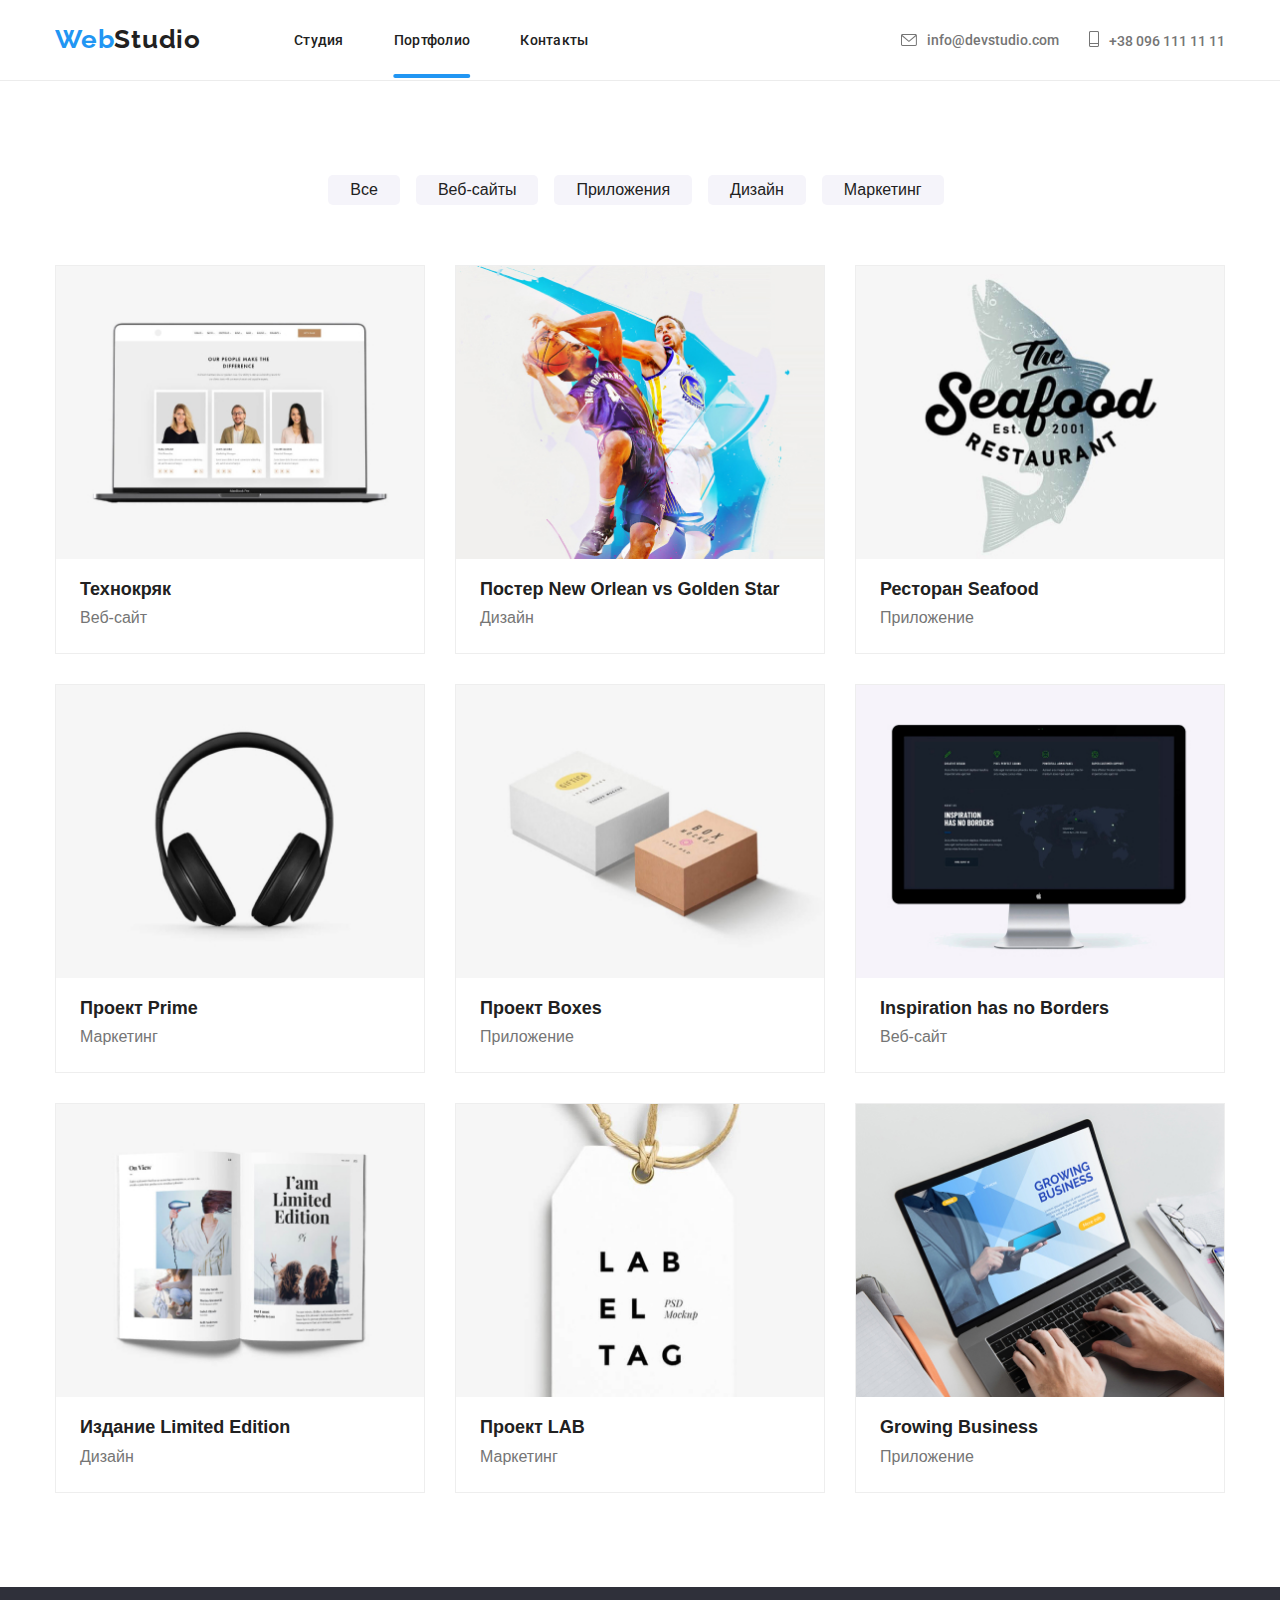
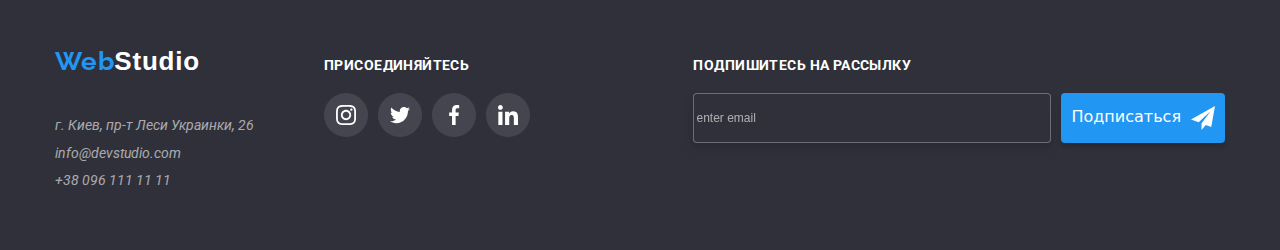
==== commit 2e004866: "new" ====
--- a/portfolio.html
+++ b/portfolio.html
@@ -20,9 +20,9 @@
 
 <header>
     <div class="container">
-        <div class="header_box">
+        <div class="header">
             <nav>
-                <a class="header-logo" href=""><span class="web">Web</span><span class="studio">Studio</span></a>
+                <a class="header__logo" href=""><span class="web">Web</span><span class="studio">Studio</span></a>
                 <ul class="header-list">
                     <li><a class="header-list__link" href="index.html">Студия</a></li>
                     <li><a class="header-list__link portfolio_link" href="portfolio.html">Портфолио</a></li>
@@ -43,8 +43,6 @@
             </ul>
         </div>
     </div>
-    </div>
-
 </header>
 
 <main class="portfolio-main">
@@ -256,9 +254,9 @@
             <div class="third__menu">
                 <p class="footer-name">Подпишитесь на рассылку</p>
 
-                <form class="footer-form" action="">
+                <form class="footer-form" action="submit">
                     <label for="footer-form__email">
-                        <input id="footer-form__email" type="email" placeholder="E-mail">
+                        <input id="footer-form__email" type="email" placeholder="E-mail" value="enter email" >
                     </label>
                     <button class="footer-button" type="submit">Подписаться
                         <svg class="footer-button__svg" width="24" height="24">
--- a/css/main.min.css
+++ b/css/main.min.css
@@ -1,2 +1,2 @@
-body,p,ul,h1,h2,h3,h4,h5,h6,button{margin:0 auto;padding:0}a{text-decoration:none}*,*::before,*::after{box-sizing:inherit}img{display:block;max-width:100%;height:auto}li{list-style:none}::-webkit-input-placeholder{color:#c0392b;margin-left:10px}::-moz-placeholder{color:#c0392b}:-moz-placeholder{color:#c0392b}:-ms-input-placeholder{color:#c0392b}.container{width:1200px;margin:0 auto;padding:0 15px}p{color:#757575}@font-face{src:url("https://fonts.googleapis.com/css2?family=Oleo+Script:wght@400;700&family=Raleway:wght@400;700&family=Roboto:wght@400;500;700&display=swap");font-family:'Roboto'}@font-face{src:url("https://fonts.googleapis.com/css2?family=Oleo+Script:wght@400;700&family=Raleway:wght@400;700&family=Roboto:wght@400;500;700&display=swap");font-family:'Raleway'}@font-face{src:url("https://fonts.googleapis.com/css2?family=Oleo+Script:wght@400;700&family=Raleway:wght@400;700&family=Roboto:wght@400;500;700&display=swap");font-family:'Oleo Script'}section{padding:94px 0 94px}.choice{display:flex;justify-content:center;gap:8px;margin-bottom:60px}.choice__button{border:none;margin-right:8px;padding:6px 22px;color:#212121;font-size:16px;background:#F5F4FA;border-radius:5px;font-family:'Roboto-Regular',Arial,sans-serif;cursor:pointer;transition:250ms cubic-bezier(0.4, 0, 0.2, 1)}.choice__button:focus,.choice__button:hover,.choice__button:active{color:white;background:#2196F3;box-shadow:0 0 4px lightgrey;outline:none}.card{display:grid;grid-template-columns:repeat(3, 1fr);grid-template-rows:repeat(3, 1fr);grid-gap:30px}.card__item{border:1px solid #EEEEEE}.card__link{display:block;overflow:hidden;transition:250ms cubic-bezier(0.4, 0, 0.2, 1)}.card__link:hover,.card__link:active,.card__link:focus{box-shadow:0 1px 1px rgba(0,0,0,0.12),0 4px 4px rgba(0,0,0,0.06),1px 4px 6px rgba(0,0,0,0.16);outline:none}.box__img{width:100%}.card-box{padding:20px 24px}.box{position:relative;overflow:hidden}.card__link:hover .overlay{transform:translateY(0)}.card__link:focus .overlay{transform:translateY(0)}.overlay{position:absolute;bottom:0;right:0;width:100%;height:100%;background:rgba(33,150,243,0.9);transition:250ms cubic-bezier(0.4, 0, 0.2, 1);transform:translateY(101%)}.overlay__text{padding:63px 24px;font-family:Roboto-Regular, Arial, sans-serif;font-weight:400;font-size:18px;line-height:28px;letter-spacing:0.03em;color:white}.card-box__name{padding-bottom:4px;font-family:'Roboto-Regular',Arial,sans-serif;font-size:18px;font-weight:700;color:#212121}.card-box__text{font-family:'Roboto-Regular',Arial,sans-serif;font-size:16px;color:#757575;line-height:30px}.web{font-family:'Raleway',Arial,sans-serif;font-size:26px;font-weight:700;color:#2196F3;letter-spacing:0.03em}.studio{font-family:'Raleway',Arial,sans-serif;font-size:26px;font-weight:bold;letter-spacing:0.03em;color:#212121}header{height:max-content;width:100%;background:#fff;border-bottom:1px solid #ECECEC}nav{display:flex}.header_box{display:flex;overflow:hidden;padding:25px 0 25px}.header-list{display:flex;justify-content:space-between;align-items:center;gap:50px;margin-left:93px}.studio_link:visited{color:#2196f3}.studio_link:after{position:absolute;top:250%;right:50%;transform:translate(50%, 50%);width:100%;height:4px;content:'';border-radius:2px;background-color:#2196f3;transition:width 0.3s ease-out}.portfolio_link:visited{color:#2196F3}.portfolio_link:after{position:absolute;top:250%;right:50%;transform:translate(50%, 50%);width:100%;height:4px;content:'';border-radius:2px;background-color:#2196F3;transition:width 0.3s ease-out}.header-list__link{position:relative;text-decoration:none;font-family:'Roboto',Arial,sans-serif;font-weight:500;font-size:14px;color:#212121;letter-spacing:0.02em;transition:250ms cubic-bezier(0.4, 0, 0.2, 1)}.header-list__link:hover{color:#2196f3;width:100%}.header-list__link:focus{color:#2196f3;width:100%}.header-contacts{display:flex;margin-left:auto;justify-content:end;align-items:center;margin-right:0;gap:30px}.header-contacts__link{text-decoration:none;color:#757575;font-size:14px;font-family:'Roboto',Arial,sans-serif;font-weight:500;transition:250ms cubic-bezier(0.4, 0, 0.2, 1)}.header-contacts__svg{margin-right:10px;fill:#757575;transition:250ms cubic-bezier(0.4, 0, 0.2, 1)}.header-contacts__link:focus{color:#2196F3}.header-contacts__link:hover{color:#2196F3}.header-contacts__svg:focus .header-contacts__link{fill:#2196F3}.header-contacts__svg:focus .header-contacts__link{fill:#2196F3}.header-contacts__link:hover .header-contacts__svg{fill:#2196F3}.header-contacts__link:focus .header-contacts__svg{fill:#2196F3}.header-contacts__svg{position:relative;top:1px}.section-header{padding:200px 0 200px;background-image:linear-gradient(to right, rgba(47,48,58,0.4), rgba(47,48,58,0.4)),url("../img/img-hero.jpg");width:100%;background-position:center;background-size:cover}.header{display:inline-block;height:100vh;width:100%;background:#2F303A}.section-header__title{margin-bottom:30px;text-align:center;color:white;font-family:'Roboto', Arial, sans-serif;font-style:normal;font-weight:900;font-size:44px;line-height:60px;letter-spacing:0.06em;text-transform:uppercase}.section-header__button{display:flex;justify-content:center;justify-items:center;margin:auto;text-align:center;padding:10px 32px;background:#2196f3;color:white;border-radius:3px;border:none;font-family:Roboto, Arial, sans-serif;font-size:16px;line-height:30px;font-weight:700;cursor:pointer;transition:250ms cubic-bezier(0.4, 0, 0.2, 1)}.section-header__button:hover{background:#054C81FF}.section-header__button:focus{background:#054C81FF}.section-header__button:active{background:#054C81FF}.section{padding:94px 0 94px}.team{background:#F5F4FA}.wrapper{display:flex;justify-content:space-between}.section_icon{display:flex;justify-content:center;align-items:center}.wrapper__item{display:block;width:270px;height:120px;background-color:#F5F4FA;content:"";margin-bottom:30px;background-repeat:no-repeat;background-position:center}.wrapper__name{margin-top:10px;margin-bottom:10px;font-style:normal;font-size:14px;line-height:16px;letter-spacing:0.03em;text-transform:uppercase;color:#212121;font-family:Roboto, Arial, sans-serif;font-weight:700}.wrapper__text{font-family:Roboto, Arial, sans-serif;font-style:normal;font-weight:normal;font-size:14px;line-height:24px;letter-spacing:0.03em;color:#757575}.wrapper__box{display:flex;justify-content:center;padding:25px 0 33px;width:270px;height:128px}.section-name{font-family:Roboto, Arial, sans-serif;font-style:normal;font-weight:700;font-size:36px;line-height:42px;text-align:center;letter-spacing:0.03em;color:#212121;margin-bottom:50px}.activity{display:flex;justify-content:space-between;gap:30px}.activity__box{position:relative}.activity__inner{position:absolute;bottom:0;left:0;right:0;background:rgba(47,48,58,0.8)}.activity__text{display:flex;justify-content:center;padding:27px 0;font-family:Roboto-Regular, Arial, sans-serif;font-weight:700;font-size:14px;line-height:16px;letter-spacing:0.03em;text-transform:uppercase;color:#FFFFFF}.team{background:#F5F4FA}.team__list{display:flex;justify-content:space-between;gap:30px}.team__list__item{overflow:hidden;border:1px solid rgba(0,0,0,0.14);border-radius:4px;box-shadow:0 1px 3px rgba(0,0,0,0.12),0 1px 1px rgba(0,0,0,0.14),0 2px 1px rgba(0,0,0,0.2);background:white}.team__img{width:100%}.team__name{font-family:Roboto, Arial, sans-serif;font-weight:500;font-size:16px;line-height:19px;text-align:center;letter-spacing:0.03em;color:#212121;margin-top:30px}.team__text{font-family:Roboto, Arial, sans-serif;font-style:normal;font-weight:normal;font-size:16px;line-height:19px;text-align:center;letter-spacing:0.03em;color:#757575;margin:10px 0 30px}.team-networks{display:flex;justify-content:center;padding-bottom:30px}.team-networks__item:not(:last-child){margin-right:10px}.team-networks__item{display:flex;background:none;background:#ffffff;position:relative}.team-networks__link{display:block;width:44px;height:44px;background:#ffffff;border-radius:50%;transition:250ms cubic-bezier(0.4, 0, 0.2, 1)}.team-networks__link:hover{background:#2196f3}.team-networks__link:focus{background:#2196f3;outline:none}.team-networks__svg{position:absolute;top:50%;left:50%;fill:#AFB1B8;transform:translate(-50%, -50%)}.team-networks__link:hover .team-networks__svg{fill:white}.team-networks__link:focus .team-networks__svg{fill:white}.clients__list{display:flex;justify-content:space-between;gap:30px}.clients__link{display:flex;width:170px;height:92px;border:1px solid #AFB1B8;border-radius:4px;cursor:pointer;position:relative;transition:250ms cubic-bezier(0.4, 0, 0.2, 1)}.clients__link:hover{border-color:#2196f3}.clients__link:focus{border-color:#2196f3;outline:none}.clients__svg{position:absolute;fill:#AFB1B8;bottom:50%;right:50%;transform:translate(50%, 50%);transition:250ms cubic-bezier(0.4, 0, 0.2, 1)}.clients__link:hover .clients__svg{fill:#2196f3}.clients__link:focus .clients__svg{fill:#2196f3}footer{background:#2F303A;padding:60px 0 60px}.footer__menu{display:flex;align-items:baseline}.first__menu{display:flex;flex-direction:column;gap:20px}.footer_studio{color:white;font-family:'Raleway-Regular',Arial,sans-serif;font-size:26px;font-weight:bold;letter-spacing:0.03em}.footer_logo{text-decoration:none}.address__list{display:flex;flex-direction:column;gap:9px}.footer_contact{font-family:'Roboto',Arial,sans-serif;font-weight:400;font-size:14px;color:rgba(255,255,255,0.6);transition:250ms cubic-bezier(0.4, 0, 0.2, 1)}.footer_contact:hover{color:#2196f3;outline:none}.footer_contact:focus{color:#2196f3;outline:none}.second__menu{margin-left:70px}.footer-name{margin-bottom:20px;font-family:'Roboto',Arial,sans-serif;font-weight:bold;font-size:14px;line-height:16px;letter-spacing:0.03em;text-transform:uppercase;color:#FFFFFF}.footer-networks{display:flex;position:absolute;justify-content:space-between;gap:10px}.footer-networks__link{display:block;width:44px;height:44px;border-radius:50%;background:linear-gradient(to right, rgba(255,255,255,0.1), rgba(255,255,255,0.1));transition:250ms cubic-bezier(0.4, 0, 0.2, 1);position:relative}.footer-networks__link:focus{background:#2196F3}.footer-networks__link:hover{background:#2196F3}.footer-networks__svg{fill:#FFFFFF;position:relative;top:50%;left:50%;transform:translate(-50%, -50%)}.third__menu{display:block;margin-left:auto}.footer-form{display:flex;align-content:flex-start;align-items:flex-start}#footer-form__email{width:358px;height:50px;background:#2F303A;border:1px solid rgba(255,255,255,0.3);box-sizing:border-box;filter:drop-shadow(0px 4px 4px rgba(0,0,0,0.15));border-radius:4px;margin-right:10px;color:rgba(255,255,255,0.6);font-family:Roboto,Arial,sans-serif}#footer-form__email::placeholder{padding-left:16px;font-family:Roboto,Arial,sans-serif;font-weight:400;font-size:16px;line-height:20px;display:flex;align-items:center;letter-spacing:0.03em;color:rgba(255,255,255,0.6)}#footer-form__email:focus:hover:active{border-color:white;outline:none}.footer-button{display:flex;align-items:center;padding:10px 10px;height:50px;gap:10px;color:#ffffff;background:#2196F3;box-shadow:0 4px 4px rgba(0,0,0,0.15);border-radius:4px;border:none;cursor:pointer}.footer-button:hover,.footer-button :focus,.footer-button :active{background:#1d70af}.backdrop{position:fixed;left:0;top:0;width:100%;height:100%;background:rgba(0,0,0,0.2);opacity:1;transition:opacity 250ms cubic-bezier(0.4, 0, 0.2, 1)}.backdrop.is-hidden{opacity:0;pointer-events:none}.backdrop.is-hidden .modal{transform:translate(-50%, -50%) scale(1.2)}.modal{padding:40px;position:absolute;top:50%;left:50%;transform:translate(-50%, -50%);height:max-content;width:max-content;background-color:white;transition:transform 250ms cubic-bezier(0.4, 0, 0.2, 1)}.close-btn{position:relative;margin:8px 8px;float:right;top:-43px;left:40px;border:1px solid rgba(0,0,0,0.1);background:#FFFFFF;box-sizing:border-box;border-radius:50%;width:30px;height:30px;transition:250ms cubic-bezier(0.4, 0, 0.2, 1);cursor:pointer}.close-btn:hover,.close-btn:focus,.close-btn:active{border-color:#2196f3;outline:none}.close-btn__svg{position:absolute;top:50%;left:50%;transform:translate(-50%, -50%);transition:250ms cubic-bezier(0.4, 0, 0.2, 1)}.close-btn:hover .close-btn__svg{fill:#2196f3}.close-btn:active .close-btn__svg{fill:#2196f3}.close-btn:focus .close-btn__svg{border-color:#2196f3;outline:none;fill:#2196f3}.modal-form{display:flex;flex-direction:column;width:100%}.form{display:flex;flex-direction:column;margin-bottom:10px;position:relative}.modal-form__main{display:block;margin-bottom:12px;font-family:Roboto,Arial,sans-serif;font-weight:700;font-size:20px;line-height:23px;letter-spacing:0.03em;color:#212121;white-space:nowrap}.form__name,.form__tel,.form__email{padding:8px 0 8px 32px;position:relative;width:100%;border:1px solid rgba(33,33,33,0.2);border-radius:4px;cursor:pointer;transition:250ms cubic-bezier(0.4, 0, 0.2, 1)}.form__name:hover,.form__name:focus,.form__name:active,.form__tel:hover,.form__tel:focus,.form__tel:active,.form__email:hover,.form__email:focus,.form__email:active{border-color:#2196f3;outline:none}.form__name:focus+.form__svg,.form__tel:focus+.form__svg,.form__email:focus+.form__svg{fill:#2196f3}.form__name:hover+.form__svg,.form__tel:hover+.form__svg,.form__email:hover+.form__svg{fill:#2196f3}.form__name:active+.form__svg,.form__tel:active+.form__svg,.form__email:active+.form__svg{fill:#2196f3}.form__svg{position:absolute;bottom:9px;left:10px;fill:#212121;display:inline-block;transition:250ms cubic-bezier(0.4, 0, 0.2, 1)}#comment{padding:10px;min-width:100%;min-height:120px;max-width:100%;max-height:120px;border:1px solid rgba(33,33,33,0.2);box-sizing:border-box;border-radius:4px;margin:4px 0 0;resize:none}#comment:active{border-color:#2196f3;outline:none}#comment:focus{border-color:#2196f3;outline:none}#comment::placeholder{font-family:Roboto,Arial,sans-serif;font-weight:400;font-size:12px;line-height:14px;letter-spacing:0.01em;padding:6px;color:rgba(117,117,117,0.5);margin-bottom:20px}.form label{margin-bottom:4px}label{font-family:Roboto,Arial,sans-serif;font-weight:400;font-size:12px;line-height:14px;letter-spacing:0.01em;color:#757575}#modal__mail,#modal__tel,#modal__name{display:block;padding-left:30px;width:448px;height:40px}.box{display:flex;align-items:center;justify-content:center}.label{display:inline;cursor:pointer;font-family:Roboto,Arial,sans-serif;font-style:normal;font-weight:normal;font-size:14px;line-height:24px;letter-spacing:0.03em;color:#757575}.checkbox{display:flex;width:16px;height:15px;-webkit-appearance:none;-moz-appearance:none;appearance:none;outline:none}.checkbox__info::before{content:'';width:16px;height:16px;display:inline-block;top:4px;left:-5px;position:relative}.checkbox__info{margin-right:8px;border:1px solid black;border-radius:2px;transition:250ms cubic-bezier(0.4, 0, 0.2, 1)}.checkbox:checked+.checkbox__info{background-image:url("../img/icons/icon_check.svg");background-color:#2196f3;background-repeat:no-repeat;background-position:center;border-color:#2196f3;background-origin:border-box}.checkbox_link{border-bottom:1px solid #188CE8;font-family:Roboto,Arial,sans-serif;font-style:normal;font-weight:normal;font-size:14px;line-height:10px;letter-spacing:0.03em;color:#188CE8}.form-button{position:relative;left:50%;transform:translate(-50%, 0);margin-top:30px;padding:10px 55px;color:white;font-family:Roboto,Arial,sans-serif;font-style:normal;font-weight:bold;font-size:16px;line-height:30px;text-align:center;letter-spacing:0.06em;width:200px;height:50px;border:none;background:#2196f3;border-radius:4px;cursor:pointer;transition:250ms cubic-bezier(0.4, 0, 0.2, 1)}.form-button:hover{box-shadow:0 4px 4px rgba(0,0,0,0.15)}
+body,p,ul,h1,h2,h3,h4,h5,h6,button{margin:0 auto;padding:0}a{text-decoration:none}*,*::before,*::after{box-sizing:inherit}img{display:block;max-width:100%;height:auto}li{list-style:none}::-webkit-input-placeholder{color:#c0392b;margin-left:10px}::-moz-placeholder{color:#c0392b}:-moz-placeholder{color:#c0392b}:-ms-input-placeholder{color:#c0392b}.container{width:1200px;margin:0 auto;padding:0 15px}p{color:#757575}@font-face{src:url("https://fonts.googleapis.com/css2?family=Oleo+Script:wght@400;700&family=Raleway:wght@400;700&family=Roboto:wght@400;500;700&display=swap");font-family:'Roboto'}@font-face{src:url("https://fonts.googleapis.com/css2?family=Oleo+Script:wght@400;700&family=Raleway:wght@400;700&family=Roboto:wght@400;500;700&display=swap");font-family:'Raleway'}@font-face{src:url("https://fonts.googleapis.com/css2?family=Oleo+Script:wght@400;700&family=Raleway:wght@400;700&family=Roboto:wght@400;500;700&display=swap");font-family:'Oleo Script'}section{padding:94px 0 94px}.choice{display:flex;justify-content:center;gap:8px;margin-bottom:60px}.choice__button{border:none;margin-right:8px;padding:6px 22px;color:#212121;font-size:16px;background:#F5F4FA;border-radius:5px;font-family:'Roboto-Regular',Arial,sans-serif;cursor:pointer;transition:250ms cubic-bezier(0.4, 0, 0.2, 1)}.choice__button:focus,.choice__button:hover,.choice__button:active{color:white;background:#2196F3;box-shadow:0 0 4px lightgrey;outline:none}.card{display:grid;grid-template-columns:repeat(3, 1fr);grid-template-rows:repeat(3, 1fr);grid-gap:30px}.card__item{border:1px solid #EEEEEE}.card__link{display:block;overflow:hidden;transition:250ms cubic-bezier(0.4, 0, 0.2, 1)}.card__link:hover,.card__link:active,.card__link:focus{box-shadow:0 1px 1px rgba(0,0,0,0.12),0 4px 4px rgba(0,0,0,0.06),1px 4px 6px rgba(0,0,0,0.16);outline:none}.box__img{width:100%}.card-box{padding:20px 24px}.box{position:relative;overflow:hidden}.card__link:hover .overlay{transform:translateY(0)}.card__link:focus .overlay{transform:translateY(0)}.overlay{position:absolute;bottom:0;right:0;width:100%;height:100%;background:rgba(33,150,243,0.9);transition:250ms cubic-bezier(0.4, 0, 0.2, 1);transform:translateY(101%)}.overlay__text{padding:63px 24px;font-family:Roboto-Regular, Arial, sans-serif;font-weight:400;font-size:18px;line-height:28px;letter-spacing:0.03em;color:white}.card-box__name{padding-bottom:4px;font-family:'Roboto-Regular',Arial,sans-serif;font-size:18px;font-weight:700;color:#212121}.card-box__text{font-family:'Roboto-Regular',Arial,sans-serif;font-size:16px;color:#757575;line-height:30px}.web{font-family:'Raleway',Arial,sans-serif;font-size:26px;font-weight:700;color:#2196F3;letter-spacing:0.03em}.studio{font-family:'Raleway',Arial,sans-serif;font-size:26px;font-weight:bold;letter-spacing:0.03em;color:#212121}header{display:block;width:100%;background:#fff;border-bottom:1px solid #ECECEC}nav{display:flex}.header{display:flex;overflow:hidden;padding:25px 0 25px}.header-list{display:flex;justify-content:space-between;align-items:center;gap:50px;margin-left:93px}.studio_link:visited{color:#2196f3}.studio_link:after{position:absolute;top:250%;right:50%;transform:translate(50%, 50%);width:100%;height:4px;content:'';border-radius:2px;background-color:#2196f3;transition:width 0.3s ease-out}.portfolio_link:visited{color:#2196F3}.portfolio_link:after{position:absolute;top:250%;right:50%;transform:translate(50%, 50%);width:100%;height:4px;content:'';border-radius:2px;background-color:#2196F3;transition:width 0.3s ease-out}.header-list__link{position:relative;text-decoration:none;font-family:'Roboto',Arial,sans-serif;font-weight:500;font-size:14px;color:#212121;letter-spacing:0.02em;transition:250ms cubic-bezier(0.4, 0, 0.2, 1)}.header-list__link:hover{color:#2196f3;width:100%}.header-list__link:focus{color:#2196f3;width:100%}.header-contacts{display:flex;margin-left:auto;justify-content:end;align-items:center;margin-right:0;gap:30px}.header-contacts__link{text-decoration:none;color:#757575;font-size:14px;font-family:'Roboto',Arial,sans-serif;font-weight:500;transition:250ms cubic-bezier(0.4, 0, 0.2, 1)}.header-contacts__svg{margin-right:10px;fill:#757575;transition:250ms cubic-bezier(0.4, 0, 0.2, 1)}.header-contacts__link:focus{color:#2196F3}.header-contacts__link:hover{color:#2196F3}.header-contacts__svg:focus .header-contacts__link{fill:#2196F3}.header-contacts__svg:focus .header-contacts__link{fill:#2196F3}.header-contacts__link:hover .header-contacts__svg{fill:#2196F3}.header-contacts__link:focus .header-contacts__svg{fill:#2196F3}.header-contacts__svg{position:relative;top:1px}.hero-img{padding:200px 0 200px;background-image:linear-gradient(to right, rgba(47,48,58,0.4), rgba(47,48,58,0.4)),url("../img/img-hero.jpg");width:100%;background-position:center;background-size:cover}.hero__title{margin-bottom:30px;text-align:center;color:white;font-family:'Roboto', Arial, sans-serif;font-style:normal;font-weight:900;font-size:44px;line-height:60px;letter-spacing:0.06em;text-transform:uppercase}.hero__button{display:flex;justify-content:center;justify-items:center;margin:auto;text-align:center;padding:10px 32px;background:#2196f3;color:white;border-radius:3px;border:none;font-family:Roboto, Arial, sans-serif;font-size:16px;line-height:30px;font-weight:700;cursor:pointer;transition:250ms cubic-bezier(0.4, 0, 0.2, 1)}.hero__button:hover{background:#054C81FF}.hero__button:focus{background:#054C81FF}.hero__button:active{background:#054C81FF}.section{padding:94px 0 94px}.section-icon__title{visibility:hidden;text-transform:uppercase;text-align:center}.wrapper{display:flex;justify-content:space-between}.section_icon{display:flex;justify-content:center;align-items:center}.wrapper__item{display:block;width:270px;height:120px;background-color:#F5F4FA;content:"";margin-bottom:30px;background-repeat:no-repeat;background-position:center}.wrapper__name{margin-top:10px;margin-bottom:10px;font-style:normal;font-size:14px;line-height:16px;letter-spacing:0.03em;text-transform:uppercase;color:#212121;font-family:Roboto, Arial, sans-serif;font-weight:700}.wrapper__text{font-family:Roboto, Arial, sans-serif;font-style:normal;font-weight:normal;font-size:14px;line-height:24px;letter-spacing:0.03em;color:#757575}.wrapper__box{display:flex;justify-content:center;padding:25px 0 33px;width:270px;height:128px}.section-name{font-family:Roboto, Arial, sans-serif;font-style:normal;font-weight:700;font-size:36px;line-height:42px;text-align:center;letter-spacing:0.03em;color:#212121;margin-bottom:50px}.activity{display:flex;justify-content:space-between;gap:30px}.activity__box{position:relative}.activity__inner{position:absolute;bottom:0;left:0;right:0;background:rgba(47,48,58,0.8)}.activity__text{display:flex;justify-content:center;padding:27px 0;font-family:Roboto-Regular, Arial, sans-serif;font-weight:700;font-size:14px;line-height:16px;letter-spacing:0.03em;text-transform:uppercase;color:#FFFFFF}.team{background:#F5F4FA}.team__list{display:flex;justify-content:space-between;gap:30px}.team__list__item{overflow:hidden;border:1px solid rgba(0,0,0,0.14);border-radius:4px;box-shadow:0 1px 3px rgba(0,0,0,0.12),0 1px 1px rgba(0,0,0,0.14),0 2px 1px rgba(0,0,0,0.2);background:white}.team__img{width:100%}.team__name{font-family:Roboto, Arial, sans-serif;font-weight:500;font-size:16px;line-height:19px;text-align:center;letter-spacing:0.03em;color:#212121;margin-top:30px}.team__text{font-family:Roboto, Arial, sans-serif;font-style:normal;font-weight:normal;font-size:16px;line-height:19px;text-align:center;letter-spacing:0.03em;color:#757575;margin:10px 0 30px}.team-networks{display:flex;justify-content:center;padding-bottom:30px}.team-networks__item:not(:last-child){margin-right:10px}.team-networks__item{display:flex;background:none;background:#ffffff;position:relative}.team-networks__link{display:block;width:44px;height:44px;background:#ffffff;border-radius:50%;transition:250ms cubic-bezier(0.4, 0, 0.2, 1)}.team-networks__link:hover{background:#2196f3}.team-networks__link:focus{background:#2196f3;outline:none}.team-networks__svg{position:absolute;top:50%;left:50%;fill:#AFB1B8;transform:translate(-50%, -50%)}.team-networks__link:hover .team-networks__svg{fill:white}.team-networks__link:focus .team-networks__svg{fill:white}.clients__list{display:flex;justify-content:space-between;gap:30px}.clients__link{display:flex;width:170px;height:92px;border:1px solid #AFB1B8;border-radius:4px;cursor:pointer;position:relative;transition:250ms cubic-bezier(0.4, 0, 0.2, 1)}.clients__link:hover{border-color:#2196f3}.clients__link:focus{border-color:#2196f3;outline:none}.clients__svg{position:absolute;fill:#AFB1B8;bottom:50%;right:50%;transform:translate(50%, 50%);transition:250ms cubic-bezier(0.4, 0, 0.2, 1)}.clients__link:hover .clients__svg{fill:#2196f3}.clients__link:focus .clients__svg{fill:#2196f3}footer{background:#2F303A;padding:60px 0 60px}.footer__menu{display:flex;align-items:baseline}.first__menu{display:flex;flex-direction:column;gap:20px}.footer_studio{color:white;font-family:'Raleway-Regular',Arial,sans-serif;font-size:26px;font-weight:bold;letter-spacing:0.03em}.footer_logo{display:block;text-decoration:none;margin-bottom:20px}.address__list{display:flex;flex-direction:column;gap:9px}.footer_contact{font-family:'Roboto',Arial,sans-serif;font-weight:400;font-size:14px;color:rgba(255,255,255,0.6);transition:250ms cubic-bezier(0.4, 0, 0.2, 1)}.footer_contact:hover{color:#2196f3;outline:none}.footer_contact:focus{color:#2196f3;outline:none}.second__menu{margin-left:70px}.footer-name{margin-bottom:20px;font-family:'Roboto',Arial,sans-serif;font-weight:bold;font-size:14px;line-height:16px;letter-spacing:0.03em;text-transform:uppercase;color:#FFFFFF}.footer-networks{display:flex;position:absolute;justify-content:space-between;gap:10px}.footer-networks__link{display:block;width:44px;height:44px;border-radius:50%;background:linear-gradient(to right, rgba(255,255,255,0.1), rgba(255,255,255,0.1));transition:250ms cubic-bezier(0.4, 0, 0.2, 1);position:relative}.footer-networks__link:focus{background:#2196F3}.footer-networks__link:hover{background:#2196F3}.footer-networks__svg{fill:#FFFFFF;position:relative;top:50%;left:50%;transform:translate(-50%, -50%)}.third__menu{display:block;margin-left:auto}.footer-form{display:flex;align-content:flex-start;align-items:flex-start}#footer-form__email{width:358px;height:50px;background:#2F303A;border:1px solid rgba(255,255,255,0.3);box-sizing:border-box;filter:drop-shadow(0px 4px 4px rgba(0,0,0,0.15));border-radius:4px;margin-right:10px;color:rgba(255,255,255,0.6);font-family:Roboto,Arial,sans-serif}#footer-form__email::placeholder{padding-left:16px;font-family:Roboto,Arial,sans-serif;font-weight:400;font-size:16px;line-height:20px;display:flex;align-items:center;letter-spacing:0.03em;color:rgba(255,255,255,0.6)}#footer-form__email:focus:hover:active{border-color:white;outline:none}.footer-button{display:flex;align-items:center;padding:10px 10px;height:50px;gap:10px;color:#ffffff;background:#2196F3;box-shadow:0 4px 4px rgba(0,0,0,0.15);border-radius:4px;border:none;cursor:pointer;transition:250ms cubic-bezier(0.4, 0, 0.2, 1)}.footer-button:hover,.footer-button :focus,.footer-button :active{background:#1d70af}.backdrop{position:fixed;left:0;top:0;width:100%;height:100%;background:rgba(0,0,0,0.2);opacity:1;transition:opacity 250ms cubic-bezier(0.4, 0, 0.2, 1)}.backdrop.is-hidden{opacity:0;pointer-events:none}.backdrop.is-hidden .modal{transform:translate(-50%, -50%) scale(1.2)}.modal{padding:40px;position:absolute;top:50%;left:50%;transform:translate(-50%, -50%);height:max-content;width:max-content;background-color:white;transition:transform 250ms cubic-bezier(0.4, 0, 0.2, 1)}.close-btn{position:relative;margin:8px 8px;float:right;top:-43px;left:40px;border:1px solid rgba(0,0,0,0.1);background:#FFFFFF;box-sizing:border-box;border-radius:50%;width:30px;height:30px;transition:250ms cubic-bezier(0.4, 0, 0.2, 1);cursor:pointer}.close-btn:hover,.close-btn:focus,.close-btn:active{border-color:#2196f3;outline:none}.close-btn__svg{position:absolute;top:50%;left:50%;transform:translate(-50%, -50%);transition:250ms cubic-bezier(0.4, 0, 0.2, 1)}.close-btn:hover .close-btn__svg{fill:#2196f3}.close-btn:active .close-btn__svg{fill:#2196f3}.close-btn:focus .close-btn__svg{border-color:#2196f3;outline:none;fill:#2196f3}.modal-form{display:flex;flex-direction:column;width:100%}.form{display:flex;flex-direction:column;margin-bottom:10px;position:relative}.modal-form__main{display:block;margin-bottom:12px;font-family:Roboto,Arial,sans-serif;font-weight:700;font-size:20px;line-height:23px;letter-spacing:0.03em;color:#212121;white-space:nowrap}.form__name,.form__tel,.form__email{padding:8px 0 8px 32px;position:relative;width:100%;border:1px solid rgba(33,33,33,0.2);border-radius:4px;cursor:pointer;transition:250ms cubic-bezier(0.4, 0, 0.2, 1)}.form__name:hover,.form__name:focus,.form__name:active,.form__tel:hover,.form__tel:focus,.form__tel:active,.form__email:hover,.form__email:focus,.form__email:active{border-color:#2196f3;outline:none}.form__name:focus+.form__svg,.form__tel:focus+.form__svg,.form__email:focus+.form__svg{fill:#2196f3}.form__name:hover+.form__svg,.form__tel:hover+.form__svg,.form__email:hover+.form__svg{fill:#2196f3}.form__name:active+.form__svg,.form__tel:active+.form__svg,.form__email:active+.form__svg{fill:#2196f3}.form__svg{position:absolute;bottom:9px;left:10px;fill:#212121;display:inline-block;transition:250ms cubic-bezier(0.4, 0, 0.2, 1)}#comment{padding:10px;min-width:100%;min-height:120px;max-width:100%;max-height:120px;border:1px solid rgba(33,33,33,0.2);box-sizing:border-box;border-radius:4px;margin:4px 0 0;resize:none}#comment:active{border-color:#2196f3;outline:none}#comment:focus{border-color:#2196f3;outline:none}#comment::placeholder{font-family:Roboto,Arial,sans-serif;font-weight:400;font-size:12px;line-height:14px;letter-spacing:0.01em;padding:6px;color:rgba(117,117,117,0.5);margin-bottom:20px}.form label{margin-bottom:4px}label{font-family:Roboto,Arial,sans-serif;font-weight:400;font-size:12px;line-height:14px;letter-spacing:0.01em;color:#757575}#modal__mail,#modal__tel,#modal__name{display:block;padding-left:30px;width:448px;height:40px}.box{display:flex;align-items:center;justify-content:center}.label{display:inline;cursor:pointer;font-family:Roboto,Arial,sans-serif;font-style:normal;font-weight:normal;font-size:14px;line-height:24px;letter-spacing:0.03em;color:#757575}.checkbox{display:flex;width:16px;height:15px;-webkit-appearance:none;-moz-appearance:none;appearance:none;outline:none}.checkbox__info::before{content:'';width:16px;height:16px;display:inline-block;top:4px;left:-5px;position:relative}.checkbox__info{margin-right:8px;border:1px solid black;border-radius:2px;transition:250ms cubic-bezier(0.4, 0, 0.2, 1)}.checkbox:checked+.checkbox__info{background-image:url("../img/icons/icon_check.svg");background-color:#2196f3;background-repeat:no-repeat;background-position:center;border-color:#2196f3;background-origin:border-box}.checkbox_link{border-bottom:1px solid #188CE8;font-family:Roboto,Arial,sans-serif;font-style:normal;font-weight:normal;font-size:14px;line-height:10px;letter-spacing:0.03em;color:#188CE8}.form-button{position:relative;left:50%;transform:translate(-50%, 0);margin-top:30px;padding:10px 55px;color:white;font-family:Roboto,Arial,sans-serif;font-style:normal;font-weight:bold;font-size:16px;line-height:30px;text-align:center;letter-spacing:0.06em;width:200px;height:50px;border:none;background:#2196f3;border-radius:4px;cursor:pointer;transition:250ms cubic-bezier(0.4, 0, 0.2, 1)}.form-button:hover{box-shadow:0 4px 4px rgba(0,0,0,0.15)}
 /*# sourceMappingURL=main.min.css.map */